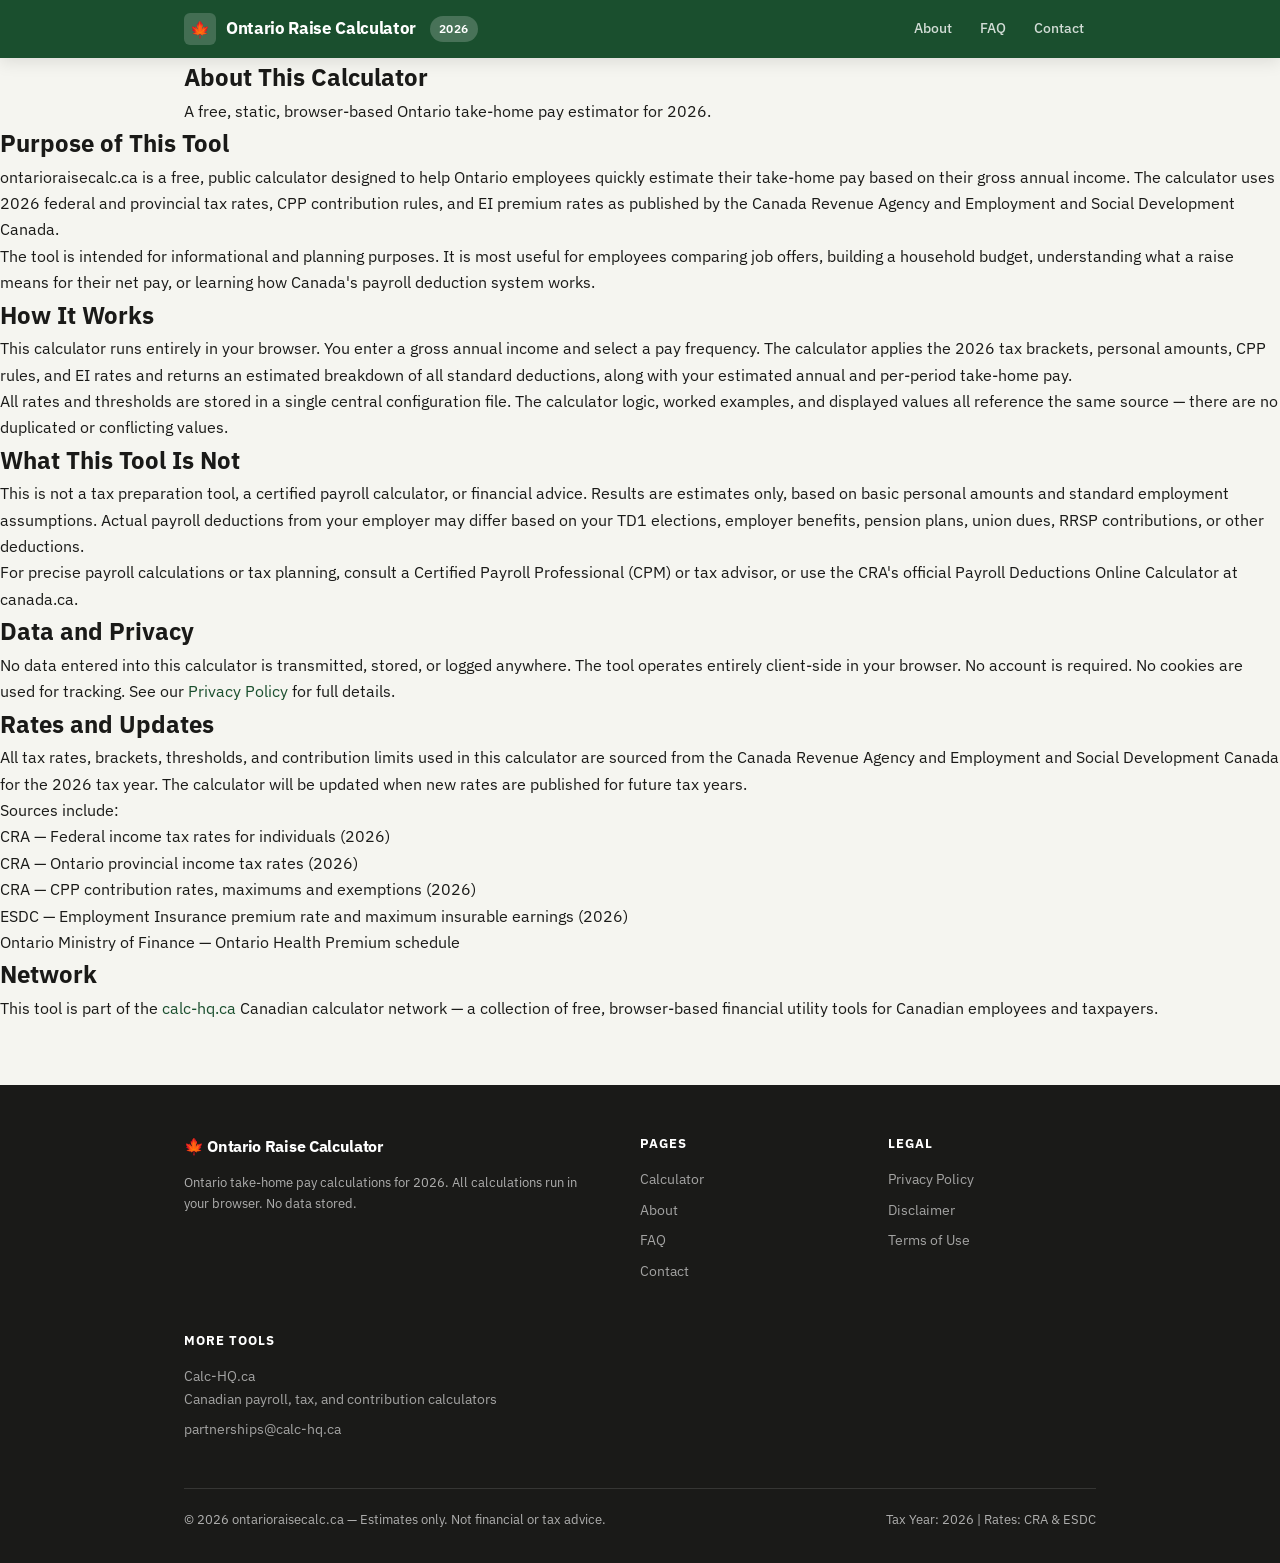
==== about.html @ 12e3077a "feat: initial build — Ontario Raise Calculator (ontarioraisecalc.ca) Style system: aligned with onta" ====
<!DOCTYPE html>
<html lang="en-CA">
<head>
  <meta charset="UTF-8">
  <meta name="viewport" content="width=device-width, initial-scale=1.0">
  <title>About | Ontario Raise Calculator</title>
  <meta name="description" content="About ontarioraisecalc.ca — a free, browser-based Ontario take-home pay calculator using current 2026 tax rates.">
  <link rel="canonical" href="https://ontarioraisecalc.ca/about.html">
  <link rel="stylesheet" href="css/style.css">
  <script async src="https://pagead2.googlesyndication.com/pagead/js/adsbygoogle.js?client=ca-pub-7744853829365165" crossorigin="anonymous"></script>
  <script type="application/ld+json">
  {
    "@context": "https://schema.org",
    "@type": "WebPage",
    "name": "About | Ontario Raise Calculator",
    "url": "https://ontarioraisecalc.ca/about.html",
    "description": "About Ontario Raise Calculator — a free, browser-based Ontario take-home pay estimator using 2026 CRA tax rates.",
    "isPartOf": {
      "@type": "WebSite",
      "name": "Ontario Raise Calculator",
      "url": "https://ontarioraisecalc.ca/"
    }
  }
  </script>
</head>
<body>

<header class="site-header">
  <div class="container">
    <div class="header-inner">
      <a href="/" class="logo"><span class="logo-icon">🍁</span> Ontario Raise Calculator <span class="year-badge">2026</span></a>
      <nav class="header-nav">
        <a href="about.html">About</a>
        <a href="faq.html">FAQ</a>
        <a href="contact.html">Contact</a>
      </nav>
    </div>
  </div>
</header>

<section class="page-hero">
  <div class="container">
    <h1>About This Calculator</h1>
    <p>A free, static, browser-based Ontario take-home pay estimator for 2026.</p>
  </div>
</section>

<div class="page-body">

  <h2>Purpose of This Tool</h2>
  <p>ontarioraisecalc.ca is a free, public calculator designed to help Ontario employees quickly estimate their take-home pay based on their gross annual income. The calculator uses 2026 federal and provincial tax rates, CPP contribution rules, and EI premium rates as published by the Canada Revenue Agency and Employment and Social Development Canada.</p>
  <p>The tool is intended for informational and planning purposes. It is most useful for employees comparing job offers, building a household budget, understanding what a raise means for their net pay, or learning how Canada's payroll deduction system works.</p>

  <h2>How It Works</h2>
  <p>This calculator runs entirely in your browser. You enter a gross annual income and select a pay frequency. The calculator applies the 2026 tax brackets, personal amounts, CPP rules, and EI rates and returns an estimated breakdown of all standard deductions, along with your estimated annual and per-period take-home pay.</p>
  <p>All rates and thresholds are stored in a single central configuration file. The calculator logic, worked examples, and displayed values all reference the same source — there are no duplicated or conflicting values.</p>

  <h2>What This Tool Is Not</h2>
  <p>This is not a tax preparation tool, a certified payroll calculator, or financial advice. Results are estimates only, based on basic personal amounts and standard employment assumptions. Actual payroll deductions from your employer may differ based on your TD1 elections, employer benefits, pension plans, union dues, RRSP contributions, or other deductions.</p>
  <p>For precise payroll calculations or tax planning, consult a Certified Payroll Professional (CPM) or tax advisor, or use the CRA's official Payroll Deductions Online Calculator at canada.ca.</p>

  <h2>Data and Privacy</h2>
  <p>No data entered into this calculator is transmitted, stored, or logged anywhere. The tool operates entirely client-side in your browser. No account is required. No cookies are used for tracking. See our <a href="privacy-policy.html">Privacy Policy</a> for full details.</p>

  <h2>Rates and Updates</h2>
  <p>All tax rates, brackets, thresholds, and contribution limits used in this calculator are sourced from the Canada Revenue Agency and Employment and Social Development Canada for the 2026 tax year. The calculator will be updated when new rates are published for future tax years.</p>
  <p>Sources include:</p>
  <ul>
    <li>CRA — Federal income tax rates for individuals (2026)</li>
    <li>CRA — Ontario provincial income tax rates (2026)</li>
    <li>CRA — CPP contribution rates, maximums and exemptions (2026)</li>
    <li>ESDC — Employment Insurance premium rate and maximum insurable earnings (2026)</li>
    <li>Ontario Ministry of Finance — Ontario Health Premium schedule</li>
  </ul>

  <h2>Network</h2>
  <p>This tool is part of the <a href="https://calc-hq.ca" target="_blank" rel="noopener">calc-hq.ca</a> Canadian calculator network — a collection of free, browser-based financial utility tools for Canadian employees and taxpayers.</p>

</div>

<footer class="site-footer">
  <div class="container">
    <div class="footer-grid">
      <div class="footer-brand">
        <div class="logo">🍁 Ontario Raise Calculator</div>
        <p>Ontario take-home pay calculations for 2026. All calculations run in your browser. No data stored.</p>
      </div>
      <div class="footer-col">
        <h4>Pages</h4>
        <a href="/">Calculator</a>
        <a href="about.html">About</a>
        <a href="faq.html">FAQ</a>
        <a href="contact.html">Contact</a>
      </div>
      <div class="footer-col">
        <h4>Legal</h4>
        <a href="privacy-policy.html">Privacy Policy</a>
        <a href="disclaimer.html">Disclaimer</a>
        <a href="terms.html">Terms of Use</a>
      </div>
      <div class="footer-col">
        <h4>More Tools</h4>
        <a href="https://calc-hq.ca" class="more-tools-link" target="_blank" rel="noopener">
          <div>Calc-HQ.ca</div>
          <div class="subtext">Canadian payroll, tax, and contribution calculators</div>
        </a>
        <a href="mailto:partnerships@calc-hq.ca">partnerships@calc-hq.ca</a>
      </div>
    </div>
    <div class="footer-bottom">
      <span>© 2026 ontarioraisecalc.ca — Estimates only. Not financial or tax advice.</span>
      <span>Tax Year: 2026 | Rates: CRA &amp; ESDC</span>
    </div>
  </div>
</footer>

<script src="js/network.js"></script>
<script src="js/ads.js"></script>
</body>
</html>
---- css/style.css ----
/* Ontario Raise Calculator — Main Stylesheet */
/* Aesthetic: Clean government-grade authority with a modern twist */
/* Fonts: IBM Plex Sans (body) + IBM Plex Mono (numbers) */
/* Style system: aligned with ontariotakehomecalc.ca / ontarioincometaxcalc.ca */

@import url('https://fonts.googleapis.com/css2?family=IBM+Plex+Sans:wght@300;400;500;600;700&family=IBM+Plex+Mono:wght@400;500;600&display=swap');

/* ─── CSS VARIABLES ──────────────────────────────────────────────────────────── */
:root {
  --bg:         #f5f5f0;
  --surface:    #ffffff;
  --surface-2:  #f9f9f6;
  --border:     #e0dfd8;
  --border-2:   #c8c7be;

  --text-primary:   #1a1a18;
  --text-secondary: #4a4a46;
  --text-muted:     #7a7a74;

  --accent:       #1a4f2e;
  --accent-light: #e8f2ec;
  --accent-mid:   #2d7a47;
  --accent-hover: #153d24;

  --red:    #c0392b;
  --amber:  #c47a00;

  --radius:    6px;
  --radius-lg: 12px;
  --shadow-sm: 0 1px 3px rgba(0,0,0,0.08);
  --shadow:    0 4px 16px rgba(0,0,0,0.10);
  --shadow-lg: 0 8px 32px rgba(0,0,0,0.12);

  --max-width:     960px;
  --content-width: 760px;
}

/* ─── RESET ──────────────────────────────────────────────────────────────────── */
*, *::before, *::after { box-sizing: border-box; margin: 0; padding: 0; }
html { scroll-behavior: smooth; }
body {
  font-family: 'IBM Plex Sans', sans-serif;
  background: var(--bg);
  color: var(--text-primary);
  font-size: 16px;
  line-height: 1.65;
  -webkit-font-smoothing: antialiased;
  overflow-x: hidden;
}
img { max-width: 100%; }
a { color: var(--accent); text-decoration: none; }
a:hover { color: var(--accent-hover); text-decoration: underline; }

/* ─── LAYOUT ──────────────────────────────────────────────────────────────────── */
.container {
  max-width: var(--max-width);
  margin: 0 auto;
  padding: 0 24px;
}
.content-width {
  max-width: var(--content-width);
  margin: 0 auto;
}

/* ─── HEADER ──────────────────────────────────────────────────────────────────── */
.site-header {
  background: var(--accent);
  color: #fff;
  padding: 0;
  position: sticky;
  top: 0;
  z-index: 100;
  box-shadow: var(--shadow);
}
.header-inner {
  display: flex;
  align-items: center;
  justify-content: space-between;
  height: 58px;
}
.logo {
  font-size: 1.05rem;
  font-weight: 700;
  color: #fff;
  letter-spacing: -0.02em;
  display: flex;
  align-items: center;
  gap: 10px;
  text-decoration: none;
}
.logo:hover { color: rgba(255,255,255,0.88); text-decoration: none; }
.logo-icon {
  width: 32px;
  height: 32px;
  background: rgba(255,255,255,0.18);
  border-radius: 6px;
  display: flex;
  align-items: center;
  justify-content: center;
  font-size: 1rem;
}
.year-badge {
  background: rgba(255,255,255,0.20);
  color: #fff;
  font-size: 0.75rem;
  font-weight: 600;
  padding: 3px 9px;
  border-radius: 20px;
  letter-spacing: 0.04em;
  margin-left: 4px;
}
.header-nav {
  display: flex;
  align-items: center;
  gap: 4px;
}
.header-nav a {
  color: rgba(255,255,255,0.80);
  font-size: 0.875rem;
  font-weight: 500;
  padding: 6px 12px;
  border-radius: var(--radius);
  transition: background 0.15s, color 0.15s;
  text-decoration: none;
}
.header-nav a:hover {
  color: #fff;
  background: rgba(255,255,255,0.15);
  text-decoration: none;
}

/* ─── HERO ────────────────────────────────────────────────────────────────────── */
.hero {
  background: var(--accent);
  color: #fff;
  padding: 48px 0 56px;
}
.hero h1 {
  font-size: clamp(1.6rem, 3.5vw, 2.4rem);
  font-weight: 700;
  letter-spacing: -0.03em;
  line-height: 1.2;
  margin-bottom: 10px;
}
.hero p {
  font-size: 1rem;
  color: rgba(255,255,255,0.80);
  max-width: 520px;
  line-height: 1.6;
}

/* ─── CALCULATOR CARD ────────────────────────────────────────────────────────── */
.calc-card {
  background: var(--surface);
  border-radius: var(--radius-lg);
  box-shadow: var(--shadow-lg);
  margin-top: -28px;
  position: relative;
  z-index: 10;
  overflow: hidden;
}
.calc-form-section {
  padding: 32px 36px;
  border-bottom: 1px solid var(--border);
}
.calc-results-section {
  padding: 32px 36px;
  background: var(--surface-2);
}

/* ─── TRUST STRIP ────────────────────────────────────────────────────────────── */
.trust-strip {
  display: flex;
  flex-wrap: wrap;
  align-items: center;
  gap: 6px 12px;
  background: var(--surface-2);
  border: 1px solid var(--border);
  border-radius: var(--radius);
  padding: 10px 16px;
  margin-bottom: 24px;
  font-size: 0.8rem;
  color: var(--text-secondary);
}
.ts-item {
  display: flex;
  align-items: center;
  gap: 5px;
}
.ts-item .ts-check { color: var(--accent-mid); font-weight: 700; }
.ts-sep { color: var(--border-2); }

/* ─── FORM ───────────────────────────────────────────────────────────────────── */
.form-grid {
  display: grid;
  grid-template-columns: 1fr 1fr;
  gap: 20px 28px;
  align-items: end;
  margin-bottom: 20px;
}
.form-group {
  display: flex;
  flex-direction: column;
  gap: 6px;
}
.form-group.full { grid-column: 1 / -1; }
label {
  font-size: 0.825rem;
  font-weight: 600;
  color: var(--text-secondary);
  text-transform: uppercase;
  letter-spacing: 0.06em;
}
.field-hint {
  font-size: 0.78rem;
  color: var(--text-muted);
  margin-top: 2px;
}
.input-prefix-wrap {
  position: relative;
}
.input-prefix {
  position: absolute;
  left: 12px;
  top: 50%;
  transform: translateY(-50%);
  color: var(--text-muted);
  font-size: 1rem;
  font-family: 'IBM Plex Mono', monospace;
  pointer-events: none;
}
input[type="text"],
select {
  width: 100%;
  padding: 11px 14px;
  border: 1.5px solid var(--border);
  border-radius: var(--radius);
  background: var(--surface);
  color: var(--text-primary);
  font-family: 'IBM Plex Mono', monospace;
  font-size: 1rem;
  font-weight: 500;
  transition: border-color 0.15s, box-shadow 0.15s;
  appearance: none;
  -webkit-appearance: none;
}
.input-prefix-wrap input[type="text"] { padding-left: 28px; }
input[type="text"]:focus,
select:focus {
  outline: none;
  border-color: var(--accent);
  box-shadow: 0 0 0 3px var(--accent-light);
}
select {
  background-image: url("data:image/svg+xml,%3Csvg xmlns='http://www.w3.org/2000/svg' width='12' height='8' viewBox='0 0 12 8'%3E%3Cpath d='M1 1l5 5 5-5' stroke='%234a4a46' stroke-width='1.5' fill='none' stroke-linecap='round'/%3E%3C/svg%3E");
  background-repeat: no-repeat;
  background-position: right 14px center;
  padding-right: 36px;
  cursor: pointer;
  font-family: 'IBM Plex Sans', sans-serif;
}

/* ─── BUTTONS ────────────────────────────────────────────────────────────────── */
.btn-row {
  display: flex;
  gap: 12px;
  align-items: center;
  flex-wrap: wrap;
  margin-top: 4px;
}
.calc-btn {
  background: var(--accent);
  color: #fff;
  border: none;
  border-radius: var(--radius);
  padding: 12px 28px;
  font-family: 'IBM Plex Sans', sans-serif;
  font-size: 0.95rem;
  font-weight: 600;
  cursor: pointer;
  transition: background 0.15s, transform 0.1s;
  letter-spacing: 0.02em;
}
.calc-btn:hover { background: var(--accent-hover); }
.calc-btn:active { transform: translateY(1px); }
.reset-btn {
  background: transparent;
  color: var(--text-muted);
  border: 1.5px solid var(--border);
  border-radius: var(--radius);
  padding: 11px 20px;
  font-family: 'IBM Plex Sans', sans-serif;
  font-size: 0.875rem;
  font-weight: 500;
  cursor: pointer;
  transition: color 0.15s, border-color 0.15s;
}
.reset-btn:hover { color: var(--text-secondary); border-color: var(--border-2); }

/* ─── CALC ERROR ─────────────────────────────────────────────────────────────── */
.calc-error {
  color: var(--red);
  font-size: 0.875rem;
  font-weight: 500;
  margin-bottom: 12px;
}

/* ─── RESULTS PLACEHOLDER ────────────────────────────────────────────────────── */
.results-placeholder {
  text-align: center;
  padding: 40px 0;
  color: var(--text-muted);
}
.results-placeholder p { font-size: 0.95rem; margin-top: 8px; }

/* ─── RESULTS HEADER ─────────────────────────────────────────────────────────── */
.results-header {
  display: flex;
  align-items: flex-end;
  justify-content: space-between;
  margin-bottom: 24px;
  gap: 16px;
  flex-wrap: wrap;
}
.net-raise-display {
  display: flex;
  flex-direction: column;
  gap: 2px;
}
.net-raise-label {
  font-size: 0.8rem;
  font-weight: 600;
  text-transform: uppercase;
  letter-spacing: 0.06em;
  color: var(--text-muted);
}
.net-raise-amount {
  font-family: 'IBM Plex Mono', monospace;
  font-size: clamp(1.8rem, 4vw, 2.6rem);
  font-weight: 600;
  color: var(--accent);
  letter-spacing: -0.03em;
  line-height: 1;
}
.net-raise-sub {
  font-size: 0.85rem;
  color: var(--text-muted);
  margin-top: 4px;
}
.effective-rate-chip {
  background: var(--accent-light);
  color: var(--accent);
  font-size: 0.85rem;
  font-weight: 600;
  padding: 6px 14px;
  border-radius: 20px;
  white-space: nowrap;
}

/* ─── PERIOD CARDS ───────────────────────────────────────────────────────────── */
.period-grid {
  display: grid;
  grid-template-columns: repeat(3, 1fr);
  gap: 12px;
  margin-bottom: 24px;
}
.period-card {
  background: var(--surface);
  border: 1px solid var(--border);
  border-radius: var(--radius);
  padding: 14px 16px;
  display: flex;
  flex-direction: column;
  gap: 4px;
}
.period-card-label {
  font-size: 0.75rem;
  font-weight: 700;
  text-transform: uppercase;
  letter-spacing: 0.06em;
  color: var(--text-muted);
}
.period-card-amount {
  font-family: 'IBM Plex Mono', monospace;
  font-size: 1.05rem;
  font-weight: 600;
  color: var(--text-primary);
  letter-spacing: -0.02em;
}
.period-card-sub {
  font-size: 0.75rem;
  color: var(--text-muted);
}
.period-card.highlight {
  border-color: var(--accent);
  background: var(--accent-light);
}
.period-card.highlight .period-card-amount { color: var(--accent); }

/* ─── SUMMARY CALLOUT ────────────────────────────────────────────────────────── */
.result-summary {
  background: var(--accent-light);
  border: 1px solid rgba(45,122,71,0.20);
  border-left: 3px solid var(--accent);
  border-radius: var(--radius);
  padding: 14px 18px;
  font-size: 0.93rem;
  line-height: 1.6;
  color: var(--text-primary);
  margin-bottom: 24px;
}

/* ─── BREAKDOWN TABLE ────────────────────────────────────────────────────────── */
.results-breakdown {
  display: flex;
  flex-direction: column;
  gap: 0;
  border: 1px solid var(--border);
  border-radius: var(--radius);
  overflow: hidden;
  margin-bottom: 20px;
}
.breakdown-row {
  display: flex;
  align-items: center;
  justify-content: space-between;
  padding: 11px 16px;
  border-bottom: 1px solid var(--border);
  gap: 12px;
}
.breakdown-row:last-child { border-bottom: none; }
.breakdown-row:hover { background: var(--surface); }
.breakdown-row.section-header {
  background: #f0f0eb;
  font-size: 0.75rem;
  font-weight: 700;
  text-transform: uppercase;
  letter-spacing: 0.08em;
  color: var(--text-muted);
  padding: 7px 16px;
  border-bottom: 1px solid var(--border-2);
}
.breakdown-row.total {
  background: var(--accent);
  color: #fff;
  font-weight: 700;
  border-bottom: none;
}
.breakdown-row.total:hover { background: var(--accent-hover); }
.breakdown-label {
  font-size: 0.9rem;
  color: var(--text-secondary);
}
.breakdown-row.total .breakdown-label { color: rgba(255,255,255,0.85); }
.breakdown-value {
  font-family: 'IBM Plex Mono', monospace;
  font-size: 0.9rem;
  font-weight: 500;
  color: var(--text-primary);
  white-space: nowrap;
}
.breakdown-row.total .breakdown-value { color: #fff; font-size: 1rem; }
.deduction-amount { color: var(--red); }

/* ─── BEFORE / AFTER ─────────────────────────────────────────────────────────── */
.before-after-grid {
  display: grid;
  grid-template-columns: 1fr auto 1fr;
  gap: 16px;
  align-items: center;
  margin-bottom: 20px;
}
.ba-card {
  background: var(--surface);
  border: 1px solid var(--border);
  border-radius: var(--radius);
  padding: 16px 20px;
  display: flex;
  flex-direction: column;
  gap: 4px;
}
.ba-card.new { border-color: var(--accent); background: var(--accent-light); }
.ba-label {
  font-size: 0.75rem;
  font-weight: 700;
  text-transform: uppercase;
  letter-spacing: 0.06em;
  color: var(--text-muted);
}
.ba-gross {
  font-family: 'IBM Plex Mono', monospace;
  font-size: 1.15rem;
  font-weight: 600;
  color: var(--text-primary);
}
.ba-card.new .ba-gross { color: var(--accent); }
.ba-sublabel {
  font-size: 0.75rem;
  color: var(--text-muted);
  margin-top: 6px;
}
.ba-net {
  font-family: 'IBM Plex Mono', monospace;
  font-size: 1rem;
  font-weight: 500;
  color: var(--text-secondary);
}
.ba-arrow {
  font-size: 1.5rem;
  color: var(--border-2);
  text-align: center;
  font-weight: 300;
}
.disclaimer-note {
  font-size: 0.78rem;
  color: var(--text-muted);
  padding: 10px 14px;
  background: #fffbf0;
  border: 1px solid #e8d88a;
  border-radius: var(--radius);
  margin-top: 16px;
  line-height: 1.5;
}

/* ─── CONTENT SECTIONS ───────────────────────────────────────────────────────── */
.page-content {
  padding: 64px 0;
}
.section {
  margin-bottom: 56px;
}
.section-label {
  font-size: 0.75rem;
  font-weight: 700;
  text-transform: uppercase;
  letter-spacing: 0.1em;
  color: var(--accent);
  margin-bottom: 8px;
}
.section h2 {
  font-size: clamp(1.25rem, 2.5vw, 1.55rem);
  font-weight: 700;
  letter-spacing: -0.025em;
  color: var(--text-primary);
  margin-bottom: 16px;
  line-height: 1.25;
}
.section h3 {
  font-size: 1.05rem;
  font-weight: 600;
  color: var(--text-primary);
  margin-bottom: 10px;
  margin-top: 24px;
}
.section p {
  color: var(--text-secondary);
  font-size: 0.95rem;
  line-height: 1.75;
  margin-bottom: 14px;
}
.section ul, .section ol {
  padding-left: 20px;
  color: var(--text-secondary);
  font-size: 0.95rem;
  line-height: 1.75;
}
.section li { margin-bottom: 6px; }
.section strong { color: var(--text-primary); }

/* ─── EXAMPLE TABLE ──────────────────────────────────────────────────────────── */
.example-table-wrap { overflow-x: auto; margin-top: 16px; margin-bottom: 8px; }
.example-table {
  width: 100%;
  border-collapse: collapse;
  font-size: 0.9rem;
  background: var(--surface);
  border: 1px solid var(--border);
  border-radius: var(--radius);
  overflow: hidden;
}
.example-table caption {
  text-align: left;
  font-size: 0.75rem;
  font-weight: 700;
  color: var(--text-muted);
  text-transform: uppercase;
  letter-spacing: 0.06em;
  padding: 8px 14px;
  background: var(--bg);
  border-bottom: 1px solid var(--border);
}
.example-table th {
  text-align: left;
  padding: 8px 14px;
  background: var(--bg);
  border-bottom: 1px solid var(--border);
  font-size: 0.8rem;
  font-weight: 700;
  color: var(--text-muted);
  text-transform: uppercase;
  letter-spacing: 0.06em;
}
.example-table th:not(:first-child) { text-align: right; }
.example-table td {
  padding: 10px 14px;
  border-bottom: 1px solid var(--border);
  font-size: 0.9rem;
  color: var(--text-secondary);
}
.example-table td:not(:first-child) {
  font-family: 'IBM Plex Mono', monospace;
  text-align: right;
  font-size: 0.875rem;
  color: var(--text-primary);
}
.example-table tr:last-child td { border-bottom: none; background: var(--accent-light); font-weight: 600; }
.example-table tr:last-child td:not(:first-child) { color: var(--accent); }
.example-table .deduct td:not(:first-child) { color: var(--red); }

/* ─── FAQ ────────────────────────────────────────────────────────────────────── */
.faq-list { display: flex; flex-direction: column; }
.faq-item {
  border-bottom: 1px solid var(--border);
  padding: 18px 0;
}
.faq-item:first-child { border-top: 1px solid var(--border); }
.faq-item h3 {
  font-size: 0.975rem;
  font-weight: 600;
  color: var(--text-primary);
  margin-bottom: 8px;
  margin-top: 0;
  line-height: 1.4;
}
.faq-item p {
  font-size: 0.9rem;
  color: var(--text-secondary);
  line-height: 1.7;
  margin-bottom: 0;
}

/* ─── RATE TABLE ─────────────────────────────────────────────────────────────── */
.rate-table-wrap { overflow-x: auto; margin-top: 14px; }
.rate-table {
  width: 100%;
  border-collapse: collapse;
  font-size: 0.875rem;
  background: var(--surface);
  border: 1px solid var(--border);
  border-radius: var(--radius);
  overflow: hidden;
}
.rate-table caption {
  text-align: left;
  font-size: 0.72rem;
  font-weight: 700;
  color: var(--text-muted);
  text-transform: uppercase;
  letter-spacing: 0.06em;
  padding: 7px 14px;
  background: var(--bg);
  border-bottom: 1px solid var(--border);
}
.rate-table th {
  padding: 8px 14px;
  background: var(--bg);
  border-bottom: 1px solid var(--border);
  font-size: 0.75rem;
  font-weight: 700;
  color: var(--text-muted);
  text-transform: uppercase;
  letter-spacing: 0.06em;
  text-align: left;
}
.rate-table td {
  padding: 9px 14px;
  border-bottom: 1px solid var(--border);
  color: var(--text-secondary);
  font-size: 0.875rem;
}
.rate-table td:nth-child(2), .rate-table td:nth-child(3) {
  font-family: 'IBM Plex Mono', monospace;
  font-size: 0.85rem;
  color: var(--text-primary);
}
.rate-table tr:last-child td { border-bottom: none; }

/* ─── NETWORK / RELATED TOOLS ────────────────────────────────────────────────── */
.network-tools {
  display: grid;
  grid-template-columns: repeat(auto-fit, minmax(220px, 1fr));
  gap: 12px;
  margin-top: 16px;
}
.network-tool-card {
  background: var(--surface);
  border: 1px solid var(--border);
  border-radius: var(--radius);
  padding: 16px 18px;
  display: flex;
  flex-direction: column;
  gap: 4px;
  text-decoration: none;
  transition: border-color 0.15s, box-shadow 0.15s;
}
.network-tool-card:hover {
  border-color: var(--accent-mid);
  box-shadow: var(--shadow-sm);
  text-decoration: none;
}
.network-tool-name {
  font-size: 0.925rem;
  font-weight: 600;
  color: var(--text-primary);
}
.network-tool-domain {
  font-family: 'IBM Plex Mono', monospace;
  font-size: 0.72rem;
  color: var(--accent-mid);
  margin-bottom: 4px;
}
.network-tool-desc {
  font-size: 0.83rem;
  color: var(--text-secondary);
  line-height: 1.5;
}
.hub-link {
  margin-top: 16px;
  font-size: 0.875rem;
  color: var(--text-muted);
}
.hub-link a { color: var(--accent-mid); font-weight: 500; }

/* ─── AD SLOTS ───────────────────────────────────────────────────────────────── */
.ad-unit {
  text-align: center;
  margin: 28px auto;
  display: flex;
  align-items: center;
  justify-content: center;
}

/* ─── FOOTER ──────────────────────────────────────────────────────────────────── */
.site-footer {
  background: var(--text-primary);
  color: rgba(255,255,255,0.65);
  padding: 48px 0 32px;
  margin-top: 64px;
}
.footer-grid {
  display: grid;
  grid-template-columns: 2fr 1fr 1fr;
  gap: 40px;
  margin-bottom: 40px;
}
.footer-brand .logo { color: #fff; font-size: 1rem; margin-bottom: 12px; }
.footer-brand p { font-size: 0.82rem; line-height: 1.6; }
.footer-col h4 {
  color: #fff;
  font-size: 0.8rem;
  font-weight: 700;
  text-transform: uppercase;
  letter-spacing: 0.08em;
  margin-bottom: 14px;
}
.footer-col a {
  display: block;
  color: rgba(255,255,255,0.60);
  font-size: 0.85rem;
  margin-bottom: 8px;
  transition: color 0.15s;
  text-decoration: none;
}
.footer-col a:hover { color: #fff; text-decoration: none; }
.footer-bottom {
  border-top: 1px solid rgba(255,255,255,0.12);
  padding-top: 20px;
  display: flex;
  justify-content: space-between;
  align-items: center;
  flex-wrap: wrap;
  gap: 12px;
  font-size: 0.8rem;
}
.footer-bottom a { color: rgba(255,255,255,0.55); }
.footer-bottom a:hover { color: #fff; text-decoration: none; }

/* ─── RESPONSIVE ──────────────────────────────────────────────────────────────── */
@media (max-width: 768px) {
  .header-nav { display: none; }
  .form-grid { grid-template-columns: 1fr; gap: 16px; }
  .calc-form-section, .calc-results-section { padding: 24px 20px; }
  .period-grid { grid-template-columns: 1fr 1fr; }
  .footer-grid { grid-template-columns: 1fr; gap: 32px; }
  .footer-bottom { flex-direction: column; align-items: flex-start; }
  .results-header { flex-direction: column; align-items: flex-start; }
  .before-after-grid { grid-template-columns: 1fr; gap: 8px; }
  .ba-arrow { display: none; }
  .hero { padding: 36px 0 52px; }
  .page-content { padding: 32px 0; }
  .section { margin-bottom: 32px; }
  .btn-row { flex-wrap: wrap; }
}
@media (max-width: 480px) {
  .period-grid { grid-template-columns: 1fr; }
  .hero h1 { font-size: 1.5rem; }
  .section { margin-bottom: 24px; }
  .network-tools { grid-template-columns: 1fr; }
  .calc-btn { width: 100%; }
  .reset-btn { width: 100%; text-align: center; }
  .btn-row { flex-direction: column; }
}
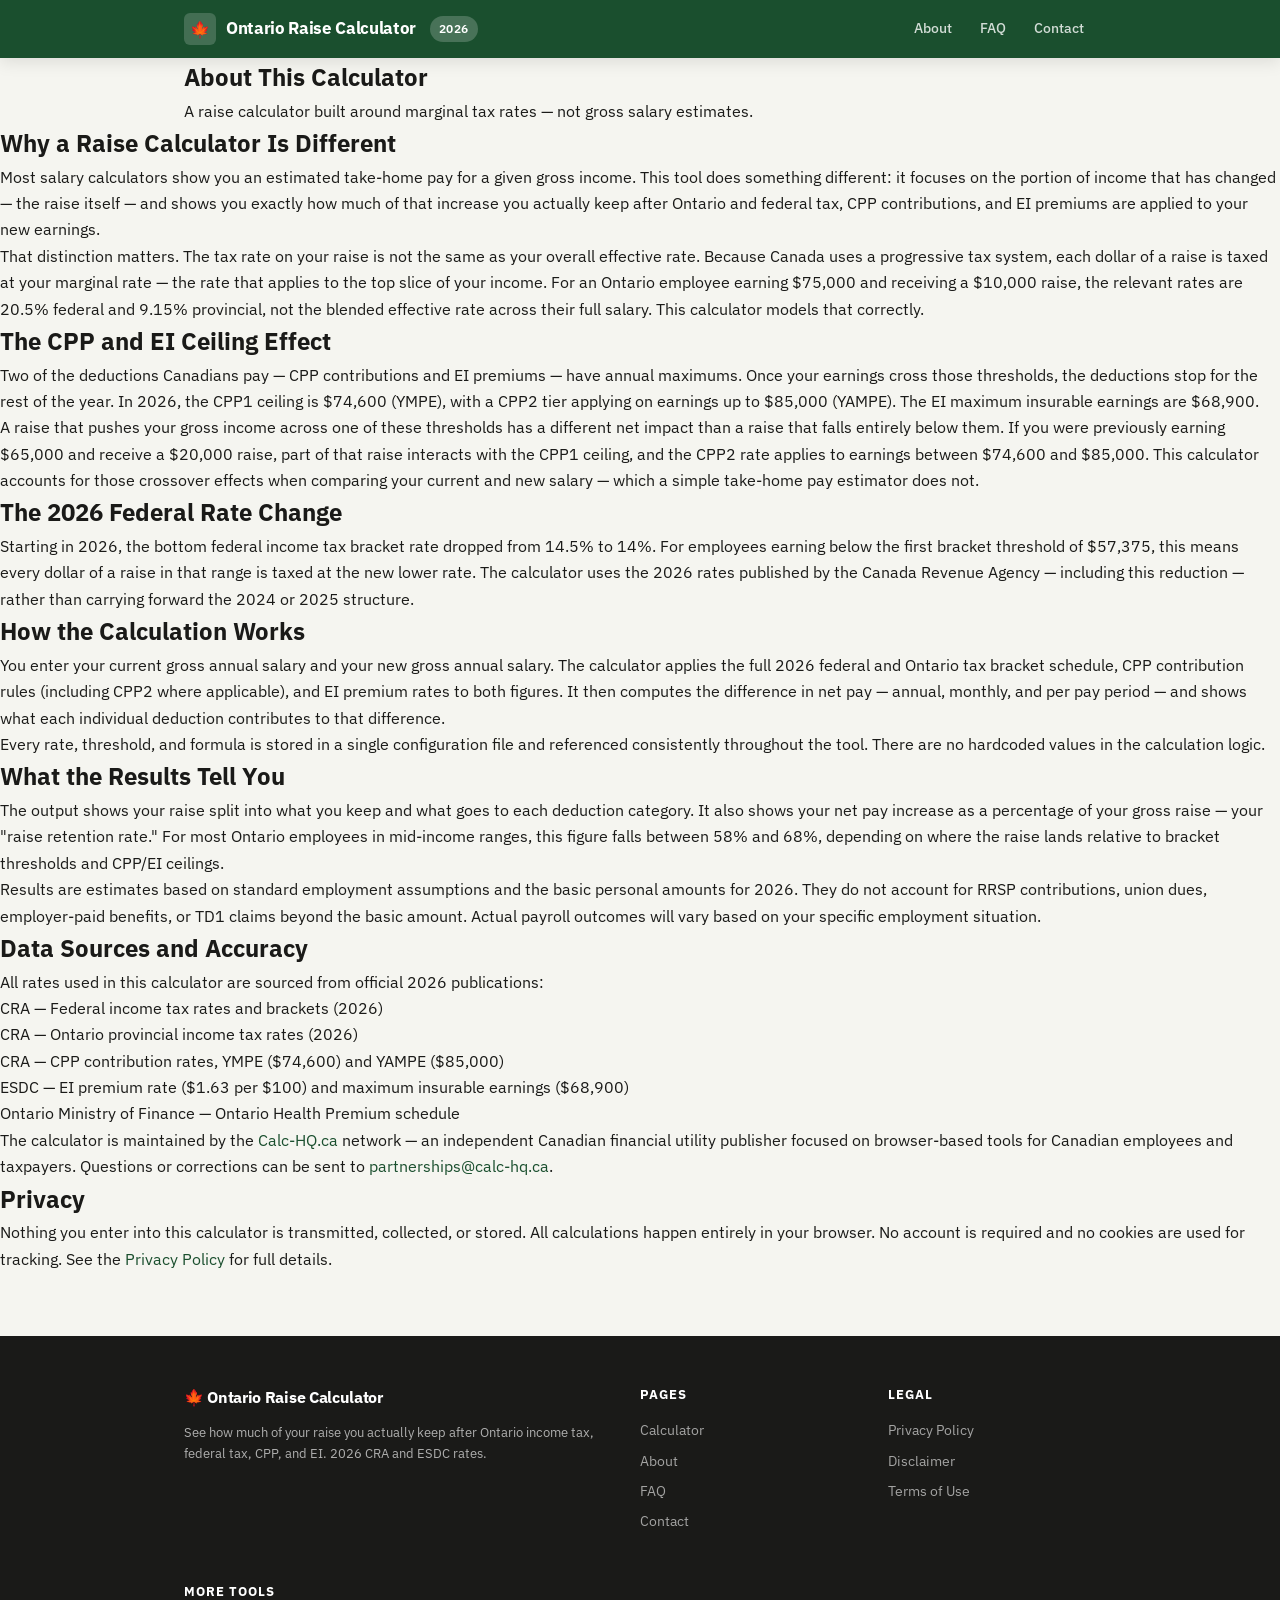
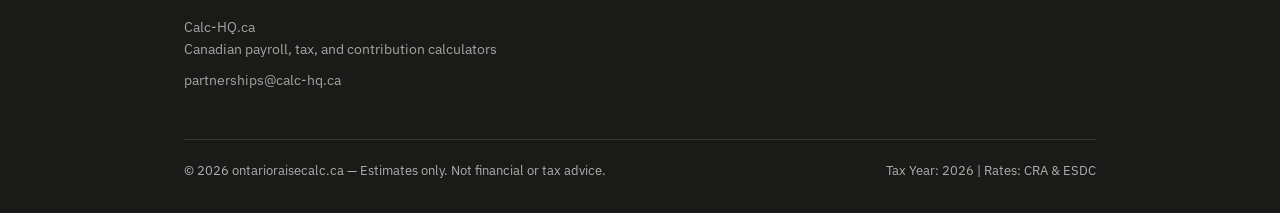
==== commit 58a10e36: "fix: rewrite about.html (unique raise-specific content, correct meta); add terms.html - about.html: " ====
--- a/about.html
+++ b/about.html
@@ -4,7 +4,7 @@
   <meta charset="UTF-8">
   <meta name="viewport" content="width=device-width, initial-scale=1.0">
   <title>About | Ontario Raise Calculator</title>
-  <meta name="description" content="About ontarioraisecalc.ca — a free, browser-based Ontario take-home pay calculator using current 2026 tax rates.">
+  <meta name="description" content="About Ontario Raise Calculator — how it models the marginal tax impact of a salary increase, CPP and EI ceiling effects, and the 2026 federal rate change that benefits lower earners.">
   <link rel="canonical" href="https://ontarioraisecalc.ca/about.html">
   <link rel="stylesheet" href="css/style.css">
   <script async src="https://pagead2.googlesyndication.com/pagead/js/adsbygoogle.js?client=ca-pub-7744853829365165" crossorigin="anonymous"></script>
@@ -14,7 +14,7 @@
     "@type": "WebPage",
     "name": "About | Ontario Raise Calculator",
     "url": "https://ontarioraisecalc.ca/about.html",
-    "description": "About Ontario Raise Calculator — a free, browser-based Ontario take-home pay estimator using 2026 CRA tax rates.",
+    "description": "About Ontario Raise Calculator — how it models the marginal tax impact of a salary increase, CPP and EI ceiling effects, and the 2026 federal rate change.",
     "isPartOf": {
       "@type": "WebSite",
       "name": "Ontario Raise Calculator",
@@ -41,40 +41,44 @@
 <section class="page-hero">
   <div class="container">
     <h1>About This Calculator</h1>
-    <p>A free, static, browser-based Ontario take-home pay estimator for 2026.</p>
+    <p>A raise calculator built around marginal tax rates — not gross salary estimates.</p>
   </div>
 </section>
 
 <div class="page-body">
 
-  <h2>Purpose of This Tool</h2>
-  <p>ontarioraisecalc.ca is a free, public calculator designed to help Ontario employees quickly estimate their take-home pay based on their gross annual income. The calculator uses 2026 federal and provincial tax rates, CPP contribution rules, and EI premium rates as published by the Canada Revenue Agency and Employment and Social Development Canada.</p>
-  <p>The tool is intended for informational and planning purposes. It is most useful for employees comparing job offers, building a household budget, understanding what a raise means for their net pay, or learning how Canada's payroll deduction system works.</p>
+  <h2>Why a Raise Calculator Is Different</h2>
+  <p>Most salary calculators show you an estimated take-home pay for a given gross income. This tool does something different: it focuses on the portion of income that has changed — the raise itself — and shows you exactly how much of that increase you actually keep after Ontario and federal tax, CPP contributions, and EI premiums are applied to your new earnings.</p>
+  <p>That distinction matters. The tax rate on your raise is not the same as your overall effective rate. Because Canada uses a progressive tax system, each dollar of a raise is taxed at your marginal rate — the rate that applies to the top slice of your income. For an Ontario employee earning $75,000 and receiving a $10,000 raise, the relevant rates are 20.5% federal and 9.15% provincial, not the blended effective rate across their full salary. This calculator models that correctly.</p>
 
-  <h2>How It Works</h2>
-  <p>This calculator runs entirely in your browser. You enter a gross annual income and select a pay frequency. The calculator applies the 2026 tax brackets, personal amounts, CPP rules, and EI rates and returns an estimated breakdown of all standard deductions, along with your estimated annual and per-period take-home pay.</p>
-  <p>All rates and thresholds are stored in a single central configuration file. The calculator logic, worked examples, and displayed values all reference the same source — there are no duplicated or conflicting values.</p>
+  <h2>The CPP and EI Ceiling Effect</h2>
+  <p>Two of the deductions Canadians pay — CPP contributions and EI premiums — have annual maximums. Once your earnings cross those thresholds, the deductions stop for the rest of the year. In 2026, the CPP1 ceiling is $74,600 (YMPE), with a CPP2 tier applying on earnings up to $85,000 (YAMPE). The EI maximum insurable earnings are $68,900.</p>
+  <p>A raise that pushes your gross income across one of these thresholds has a different net impact than a raise that falls entirely below them. If you were previously earning $65,000 and receive a $20,000 raise, part of that raise interacts with the CPP1 ceiling, and the CPP2 rate applies to earnings between $74,600 and $85,000. This calculator accounts for those crossover effects when comparing your current and new salary — which a simple take-home pay estimator does not.</p>
 
-  <h2>What This Tool Is Not</h2>
-  <p>This is not a tax preparation tool, a certified payroll calculator, or financial advice. Results are estimates only, based on basic personal amounts and standard employment assumptions. Actual payroll deductions from your employer may differ based on your TD1 elections, employer benefits, pension plans, union dues, RRSP contributions, or other deductions.</p>
-  <p>For precise payroll calculations or tax planning, consult a Certified Payroll Professional (CPM) or tax advisor, or use the CRA's official Payroll Deductions Online Calculator at canada.ca.</p>
+  <h2>The 2026 Federal Rate Change</h2>
+  <p>Starting in 2026, the bottom federal income tax bracket rate dropped from 14.5% to 14%. For employees earning below the first bracket threshold of $57,375, this means every dollar of a raise in that range is taxed at the new lower rate. The calculator uses the 2026 rates published by the Canada Revenue Agency — including this reduction — rather than carrying forward the 2024 or 2025 structure.</p>
 
-  <h2>Data and Privacy</h2>
-  <p>No data entered into this calculator is transmitted, stored, or logged anywhere. The tool operates entirely client-side in your browser. No account is required. No cookies are used for tracking. See our <a href="privacy-policy.html">Privacy Policy</a> for full details.</p>
+  <h2>How the Calculation Works</h2>
+  <p>You enter your current gross annual salary and your new gross annual salary. The calculator applies the full 2026 federal and Ontario tax bracket schedule, CPP contribution rules (including CPP2 where applicable), and EI premium rates to both figures. It then computes the difference in net pay — annual, monthly, and per pay period — and shows what each individual deduction contributes to that difference.</p>
+  <p>Every rate, threshold, and formula is stored in a single configuration file and referenced consistently throughout the tool. There are no hardcoded values in the calculation logic.</p>
 
-  <h2>Rates and Updates</h2>
-  <p>All tax rates, brackets, thresholds, and contribution limits used in this calculator are sourced from the Canada Revenue Agency and Employment and Social Development Canada for the 2026 tax year. The calculator will be updated when new rates are published for future tax years.</p>
-  <p>Sources include:</p>
+  <h2>What the Results Tell You</h2>
+  <p>The output shows your raise split into what you keep and what goes to each deduction category. It also shows your net pay increase as a percentage of your gross raise — your "raise retention rate." For most Ontario employees in mid-income ranges, this figure falls between 58% and 68%, depending on where the raise lands relative to bracket thresholds and CPP/EI ceilings.</p>
+  <p>Results are estimates based on standard employment assumptions and the basic personal amounts for 2026. They do not account for RRSP contributions, union dues, employer-paid benefits, or TD1 claims beyond the basic amount. Actual payroll outcomes will vary based on your specific employment situation.</p>
+
+  <h2>Data Sources and Accuracy</h2>
+  <p>All rates used in this calculator are sourced from official 2026 publications:</p>
   <ul>
-    <li>CRA — Federal income tax rates for individuals (2026)</li>
+    <li>CRA — Federal income tax rates and brackets (2026)</li>
     <li>CRA — Ontario provincial income tax rates (2026)</li>
-    <li>CRA — CPP contribution rates, maximums and exemptions (2026)</li>
-    <li>ESDC — Employment Insurance premium rate and maximum insurable earnings (2026)</li>
+    <li>CRA — CPP contribution rates, YMPE ($74,600) and YAMPE ($85,000)</li>
+    <li>ESDC — EI premium rate ($1.63 per $100) and maximum insurable earnings ($68,900)</li>
     <li>Ontario Ministry of Finance — Ontario Health Premium schedule</li>
   </ul>
+  <p>The calculator is maintained by the <a href="https://calc-hq.ca" target="_blank" rel="noopener">Calc-HQ.ca</a> network — an independent Canadian financial utility publisher focused on browser-based tools for Canadian employees and taxpayers. Questions or corrections can be sent to <a href="mailto:partnerships@calc-hq.ca">partnerships@calc-hq.ca</a>.</p>
 
-  <h2>Network</h2>
-  <p>This tool is part of the <a href="https://calc-hq.ca" target="_blank" rel="noopener">calc-hq.ca</a> Canadian calculator network — a collection of free, browser-based financial utility tools for Canadian employees and taxpayers.</p>
+  <h2>Privacy</h2>
+  <p>Nothing you enter into this calculator is transmitted, collected, or stored. All calculations happen entirely in your browser. No account is required and no cookies are used for tracking. See the <a href="privacy-policy.html">Privacy Policy</a> for full details.</p>
 
 </div>
 
@@ -83,7 +87,7 @@
     <div class="footer-grid">
       <div class="footer-brand">
         <div class="logo">🍁 Ontario Raise Calculator</div>
-        <p>Ontario take-home pay calculations for 2026. All calculations run in your browser. No data stored.</p>
+        <p>See how much of your raise you actually keep after Ontario income tax, federal tax, CPP, and EI. 2026 CRA and ESDC rates.</p>
       </div>
       <div class="footer-col">
         <h4>Pages</h4>
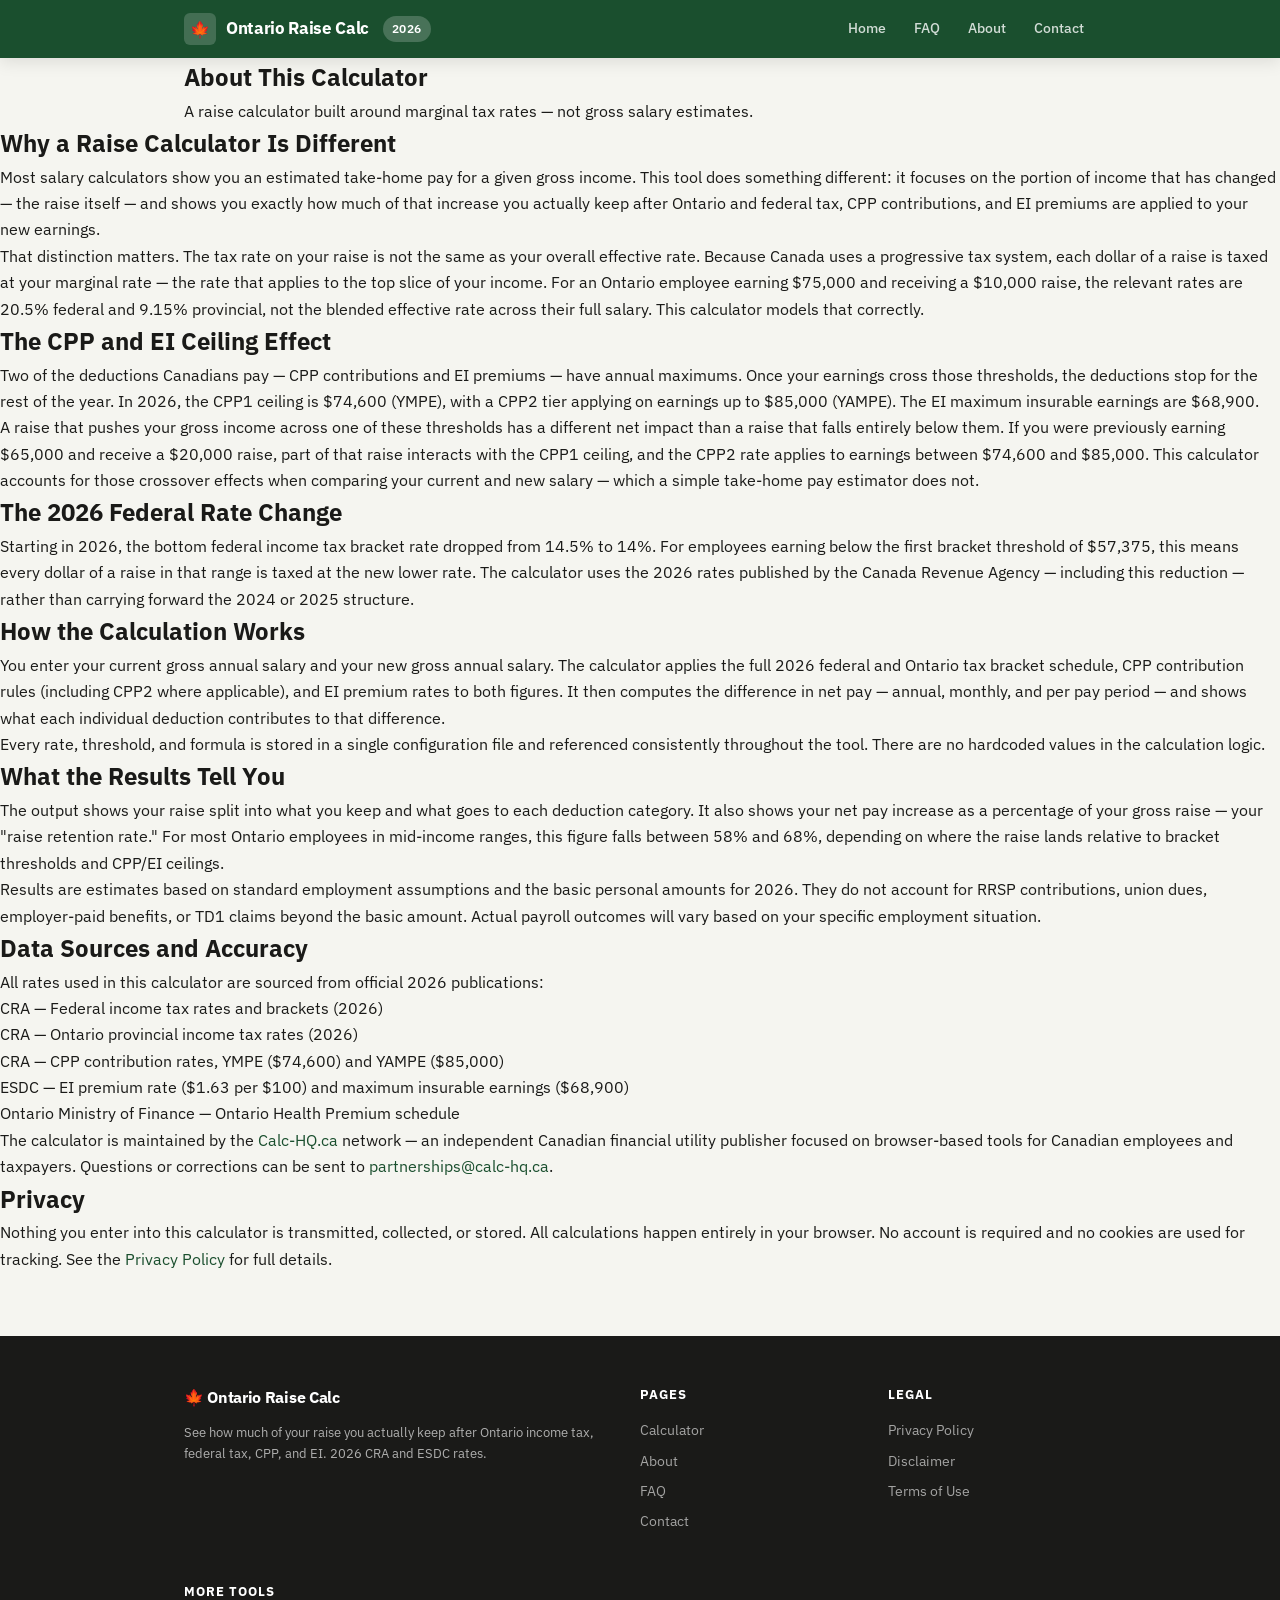
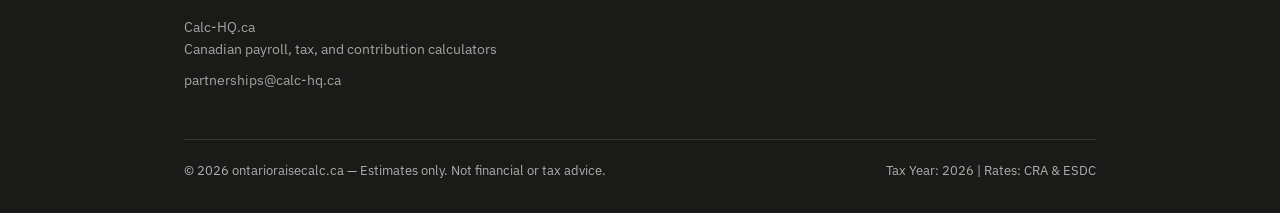
==== commit efe56ad2: "patch: visual governance stabilization — naming/nav/footer/spacing" ====
--- a/about.html
+++ b/about.html
@@ -3,8 +3,8 @@
 <head>
   <meta charset="UTF-8">
   <meta name="viewport" content="width=device-width, initial-scale=1.0">
-  <title>About | Ontario Raise Calculator</title>
-  <meta name="description" content="About Ontario Raise Calculator — how it models the marginal tax impact of a salary increase, CPP and EI ceiling effects, and the 2026 federal rate change that benefits lower earners.">
+  <title>About | Ontario Raise Calc</title>
+  <meta name="description" content="About Ontario Raise Calc — how it models the marginal tax impact of a salary increase, CPP and EI ceiling effects, and the 2026 federal rate change that benefits lower earners.">
   <link rel="canonical" href="https://ontarioraisecalc.ca/about.html">
   <link rel="stylesheet" href="css/style.css">
   <script async src="https://pagead2.googlesyndication.com/pagead/js/adsbygoogle.js?client=ca-pub-7744853829365165" crossorigin="anonymous"></script>
@@ -12,12 +12,12 @@
   {
     "@context": "https://schema.org",
     "@type": "WebPage",
-    "name": "About | Ontario Raise Calculator",
+    "name": "About | Ontario Raise Calc",
     "url": "https://ontarioraisecalc.ca/about.html",
-    "description": "About Ontario Raise Calculator — how it models the marginal tax impact of a salary increase, CPP and EI ceiling effects, and the 2026 federal rate change.",
+    "description": "About Ontario Raise Calc — how it models the marginal tax impact of a salary increase, CPP and EI ceiling effects, and the 2026 federal rate change.",
     "isPartOf": {
       "@type": "WebSite",
-      "name": "Ontario Raise Calculator",
+      "name": "Ontario Raise Calc",
       "url": "https://ontarioraisecalc.ca/"
     }
   }
@@ -28,10 +28,11 @@
 <header class="site-header">
   <div class="container">
     <div class="header-inner">
-      <a href="/" class="logo"><span class="logo-icon">🍁</span> Ontario Raise Calculator <span class="year-badge">2026</span></a>
+      <a href="/" class="logo"><span class="logo-icon">🍁</span> Ontario Raise Calc <span class="year-badge">2026</span></a>
       <nav class="header-nav">
+        <a href="index.html">Home</a>
+        <a href="faq.html">FAQ</a>
         <a href="about.html">About</a>
-        <a href="faq.html">FAQ</a>
         <a href="contact.html">Contact</a>
       </nav>
     </div>
@@ -86,7 +87,7 @@
   <div class="container">
     <div class="footer-grid">
       <div class="footer-brand">
-        <div class="logo">🍁 Ontario Raise Calculator</div>
+        <div class="logo">🍁 Ontario Raise Calc</div>
         <p>See how much of your raise you actually keep after Ontario income tax, federal tax, CPP, and EI. 2026 CRA and ESDC rates.</p>
       </div>
       <div class="footer-col">
--- a/css/style.css
+++ b/css/style.css
@@ -787,7 +787,9 @@
 
 /* ─── RESPONSIVE ──────────────────────────────────────────────────────────────── */
 @media (max-width: 768px) {
-  .header-nav { display: none; }
+  .header-inner { height: auto; padding-block: 8px; flex-wrap: wrap; gap: 6px; }
+  .header-nav { display: flex; flex-wrap: wrap; gap: 4px; }
+  .header-nav a { font-size: 0.78rem; padding: 4px 8px; }
   .form-grid { grid-template-columns: 1fr; gap: 16px; }
   .calc-form-section, .calc-results-section { padding: 24px 20px; }
   .period-grid { grid-template-columns: 1fr 1fr; }
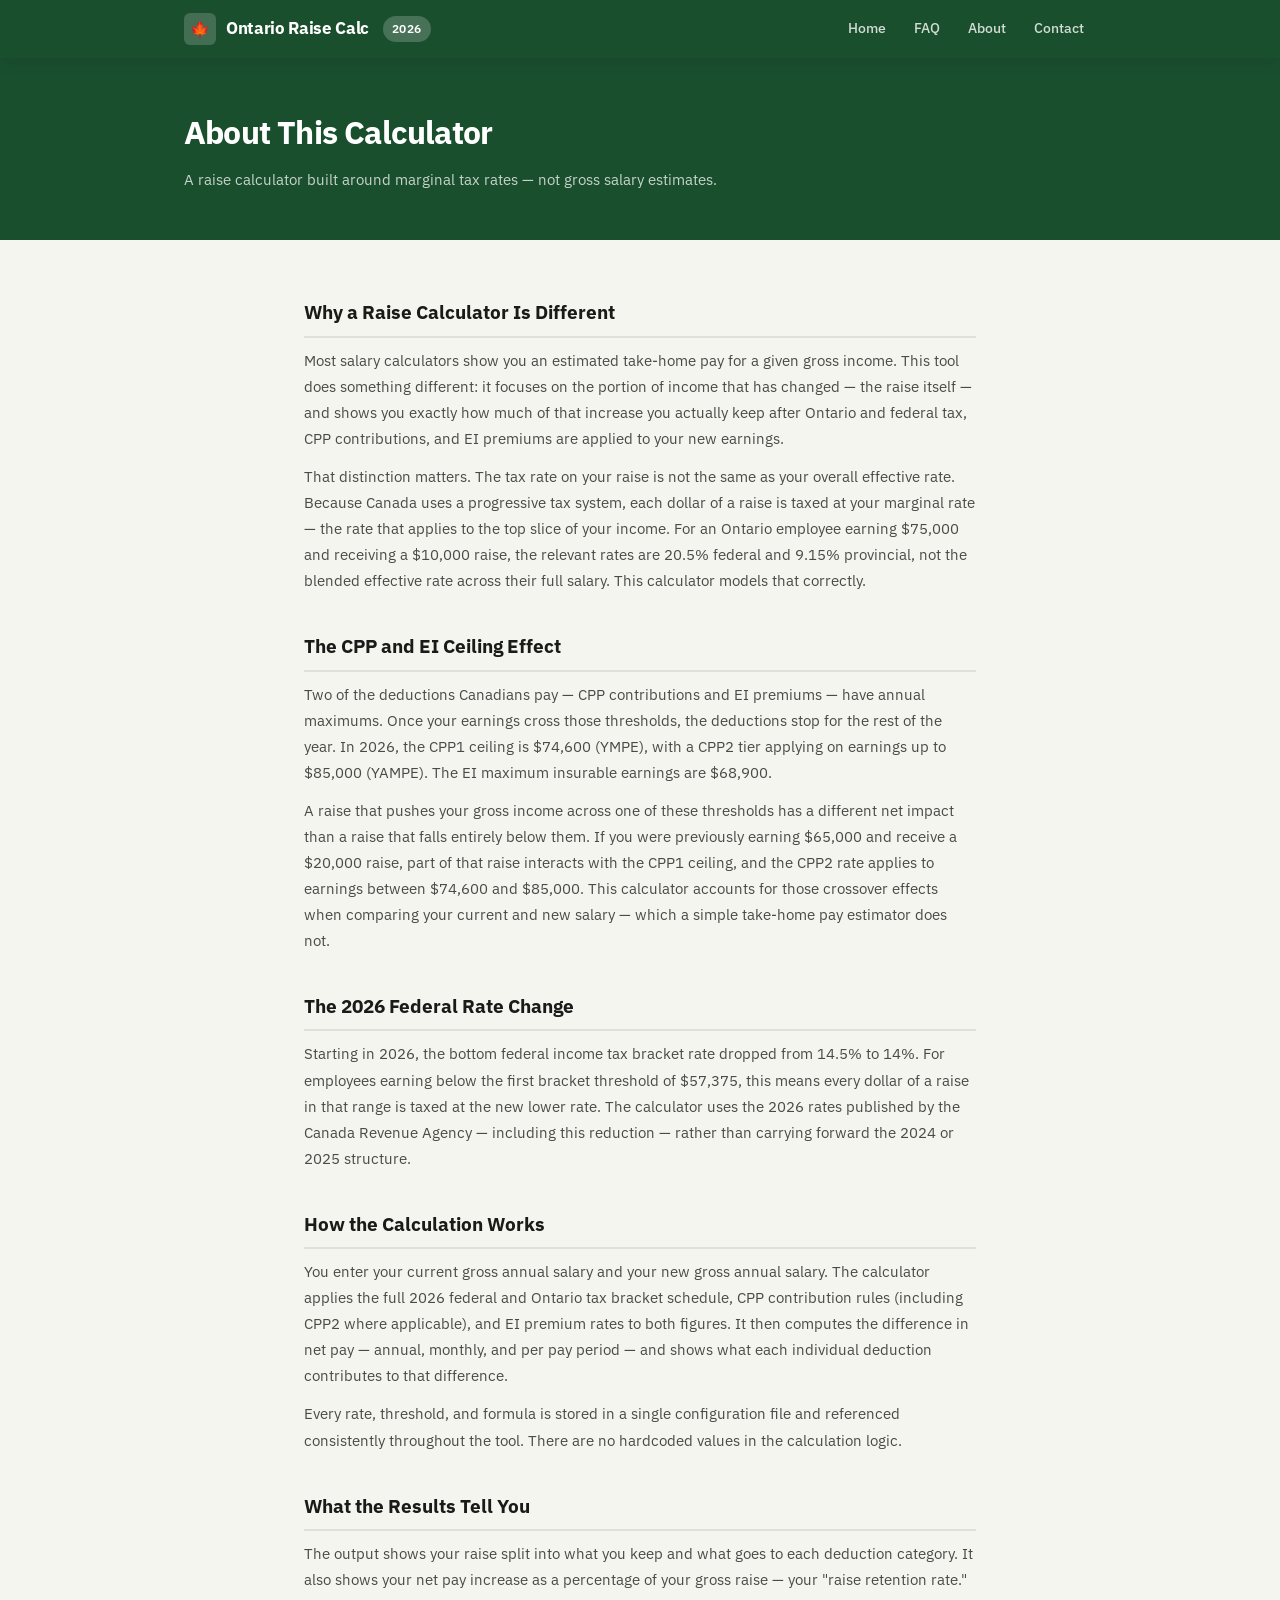
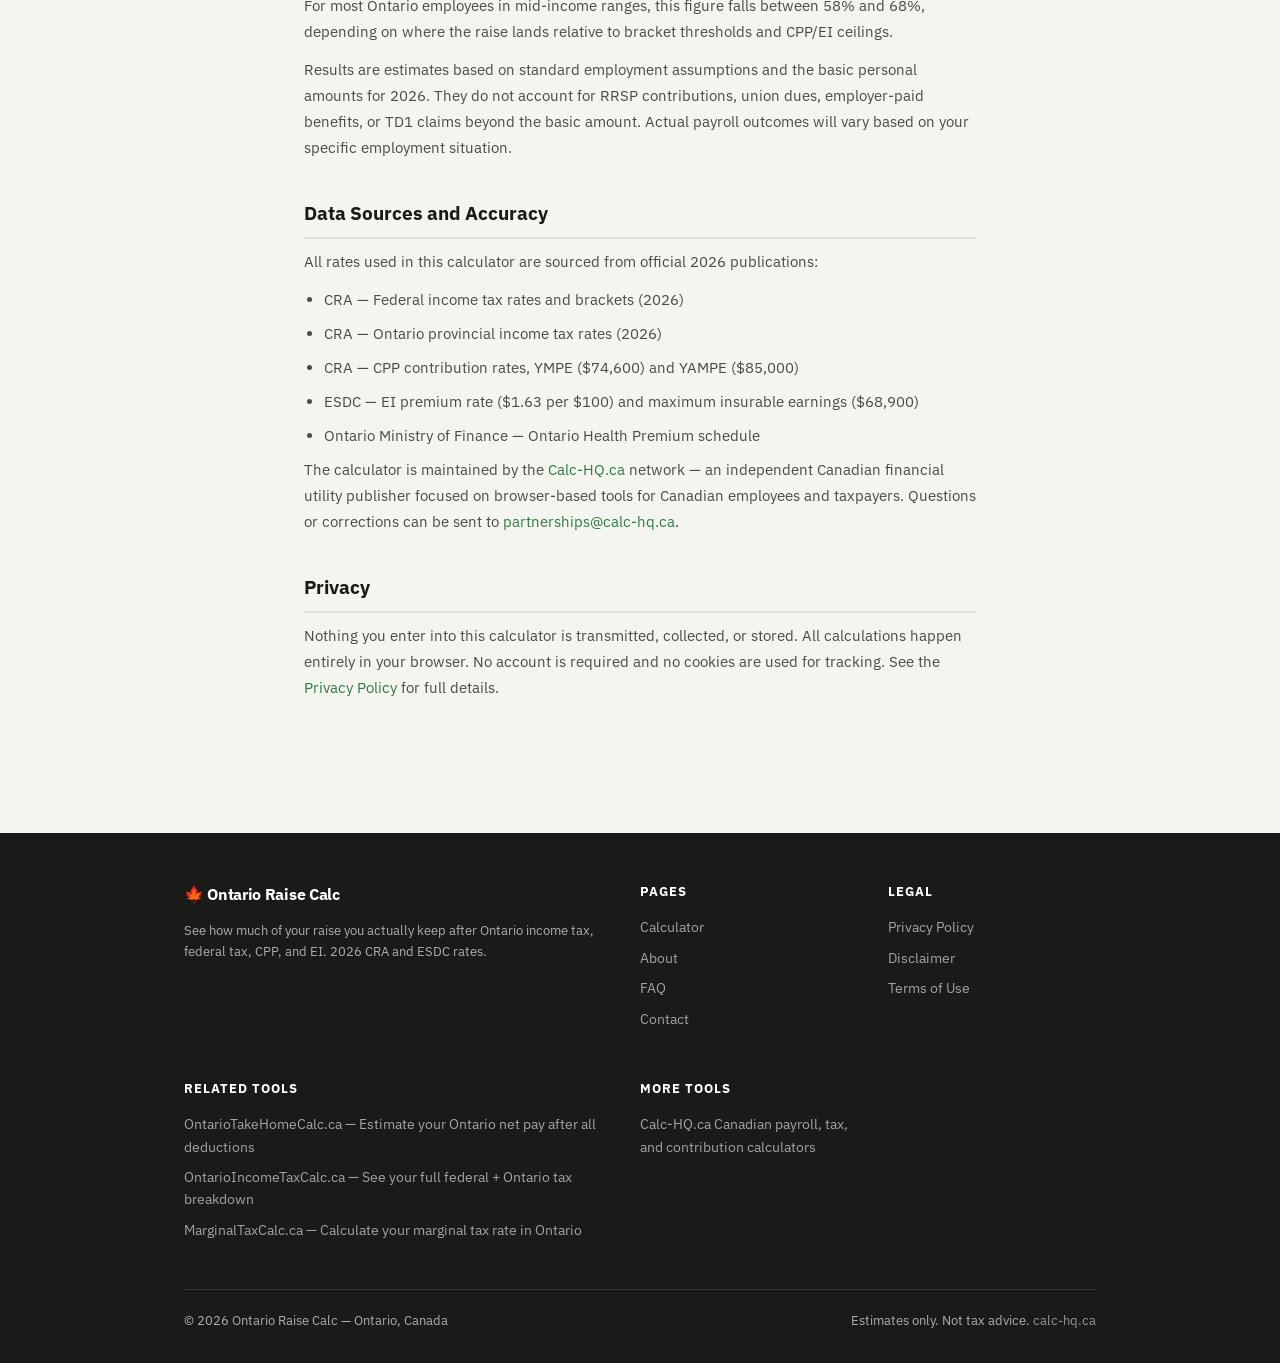
==== commit eb50a8e9: "Audit patch: clean hero overlap, remove body related-tools, fix footer RELATED TOOLS/MORE TOOLS, rem" ====
--- a/about.html
+++ b/about.html
@@ -104,17 +104,22 @@
         <a href="terms.html">Terms of Use</a>
       </div>
       <div class="footer-col">
-        <h4>More Tools</h4>
-        <a href="https://calc-hq.ca" class="more-tools-link" target="_blank" rel="noopener">
-          <div>Calc-HQ.ca</div>
-          <div class="subtext">Canadian payroll, tax, and contribution calculators</div>
+        <h4>RELATED TOOLS</h4>
+        <a href="https://ontariotakehomecalc.ca" rel="noopener">OntarioTakeHomeCalc.ca — Estimate your Ontario net pay after all deductions</a>
+        <a href="https://ontarioincometaxcalc.ca" rel="noopener">OntarioIncomeTaxCalc.ca — See your full federal + Ontario tax breakdown</a>
+        <a href="https://marginaltaxcalc.ca" rel="noopener">MarginalTaxCalc.ca — Calculate your marginal tax rate in Ontario</a>
+      </div>
+      <div class="footer-col">
+        <h4>MORE TOOLS</h4>
+        <a href="https://calc-hq.ca" class="more-tools-link" target="_blank" rel="noopener noreferrer">
+          <span class="more-tools-title">Calc-HQ.ca</span>
+          <span class="subtext">Canadian payroll, tax, and contribution calculators</span>
         </a>
-        <a href="mailto:partnerships@calc-hq.ca">partnerships@calc-hq.ca</a>
       </div>
     </div>
     <div class="footer-bottom">
-      <span>© 2026 ontarioraisecalc.ca — Estimates only. Not financial or tax advice.</span>
-      <span>Tax Year: 2026 | Rates: CRA &amp; ESDC</span>
+      <span>© 2026 Ontario Raise Calc — Ontario, Canada</span>
+      <span>Estimates only. Not tax advice. <a href="https://calc-hq.ca" target="_blank" rel="noopener">calc-hq.ca</a></span>
     </div>
   </div>
 </footer>
--- a/css/style.css
+++ b/css/style.css
@@ -133,14 +133,16 @@
 .hero {
   background: var(--accent);
   color: #fff;
-  padding: 48px 0 56px;
+  padding: 32px 20px 28px;
+  border-bottom: 3px solid var(--accent-mid);
 }
 .hero h1 {
-  font-size: clamp(1.6rem, 3.5vw, 2.4rem);
+  font-size: clamp(1.7rem, 3.5vw, 2.4rem);
   font-weight: 700;
   letter-spacing: -0.03em;
   line-height: 1.2;
   margin-bottom: 10px;
+  text-wrap: balance;
 }
 .hero p {
   font-size: 1rem;
@@ -154,9 +156,7 @@
   background: var(--surface);
   border-radius: var(--radius-lg);
   box-shadow: var(--shadow-lg);
-  margin-top: -28px;
   position: relative;
-  z-index: 10;
   overflow: hidden;
 }
 .calc-form-section {
@@ -544,6 +544,7 @@
   color: var(--text-primary);
   margin-bottom: 16px;
   line-height: 1.25;
+  text-wrap: balance;
 }
 .section h3 {
   font-size: 1.05rem;
@@ -569,6 +570,12 @@
 
 /* ─── EXAMPLE TABLE ──────────────────────────────────────────────────────────── */
 .example-table-wrap { overflow-x: auto; margin-top: 16px; margin-bottom: 8px; }
+.example-note {
+  font-size: 0.875rem;
+  color: var(--text-muted);
+  margin-top: 8px;
+  line-height: 1.65;
+}
 .example-table {
   width: 100%;
   border-collapse: collapse;
@@ -739,6 +746,48 @@
   align-items: center;
   justify-content: center;
 }
+
+/* ─── SUPPORT / LEGAL PAGES ─────────────────────────────────────────────────── */
+.page-hero {
+  background: var(--accent);
+  color: #fff;
+  padding: 48px 0;
+}
+.page-hero h1 {
+  font-size: clamp(1.4rem, 3vw, 2rem);
+  font-weight: 700;
+  letter-spacing: -0.025em;
+  text-wrap: balance;
+}
+.page-hero p {
+  color: rgba(255,255,255,0.75);
+  margin-top: 8px;
+  font-size: 0.95rem;
+}
+.page-body {
+  max-width: 720px;
+  margin: 0 auto;
+  padding: 56px 24px;
+}
+.page-body h2 {
+  font-size: 1.2rem;
+  font-weight: 700;
+  color: var(--text-primary);
+  margin: 36px 0 10px;
+  padding-bottom: 8px;
+  border-bottom: 2px solid var(--border);
+}
+.page-body h2:first-child { margin-top: 0; }
+.page-body p, .page-body li {
+  font-size: 0.93rem;
+  color: var(--text-secondary);
+  line-height: 1.75;
+  margin-bottom: 12px;
+}
+.page-body ul { padding-left: 20px; }
+.page-body li { margin-bottom: 8px; }
+.page-body a { color: var(--accent-mid); }
+.page-body strong { color: var(--text-primary); }
 
 /* ─── FOOTER ──────────────────────────────────────────────────────────────────── */
 .site-footer {
@@ -798,17 +847,28 @@
   .results-header { flex-direction: column; align-items: flex-start; }
   .before-after-grid { grid-template-columns: 1fr; gap: 8px; }
   .ba-arrow { display: none; }
-  .hero { padding: 36px 0 52px; }
-  .page-content { padding: 32px 0; }
-  .section { margin-bottom: 32px; }
+  .hero { padding: 24px 16px 20px; }
+  .page-content { padding: 40px 0; }
+  .section { margin-bottom: 40px; }
   .btn-row { flex-wrap: wrap; }
+  .page-body { padding: 40px 16px; }
 }
 @media (max-width: 480px) {
+  .container { padding: 0 16px; }
   .period-grid { grid-template-columns: 1fr; }
   .hero h1 { font-size: 1.5rem; }
+  .calc-form-section, .calc-results-section { padding: 20px 16px; }
   .section { margin-bottom: 24px; }
+  .page-content { padding: 24px 0; }
   .network-tools { grid-template-columns: 1fr; }
   .calc-btn { width: 100%; }
   .reset-btn { width: 100%; text-align: center; }
   .btn-row { flex-direction: column; }
-}
+  .page-body { padding: 32px 12px; }
+}
+@media (max-width: 360px) {
+  .container { padding: 0 12px; }
+  .calc-form-section, .calc-results-section { padding: 16px 12px; }
+  .hero h1 { font-size: 1.35rem; }
+  .page-hero h1 { font-size: 1.3rem; }
+}
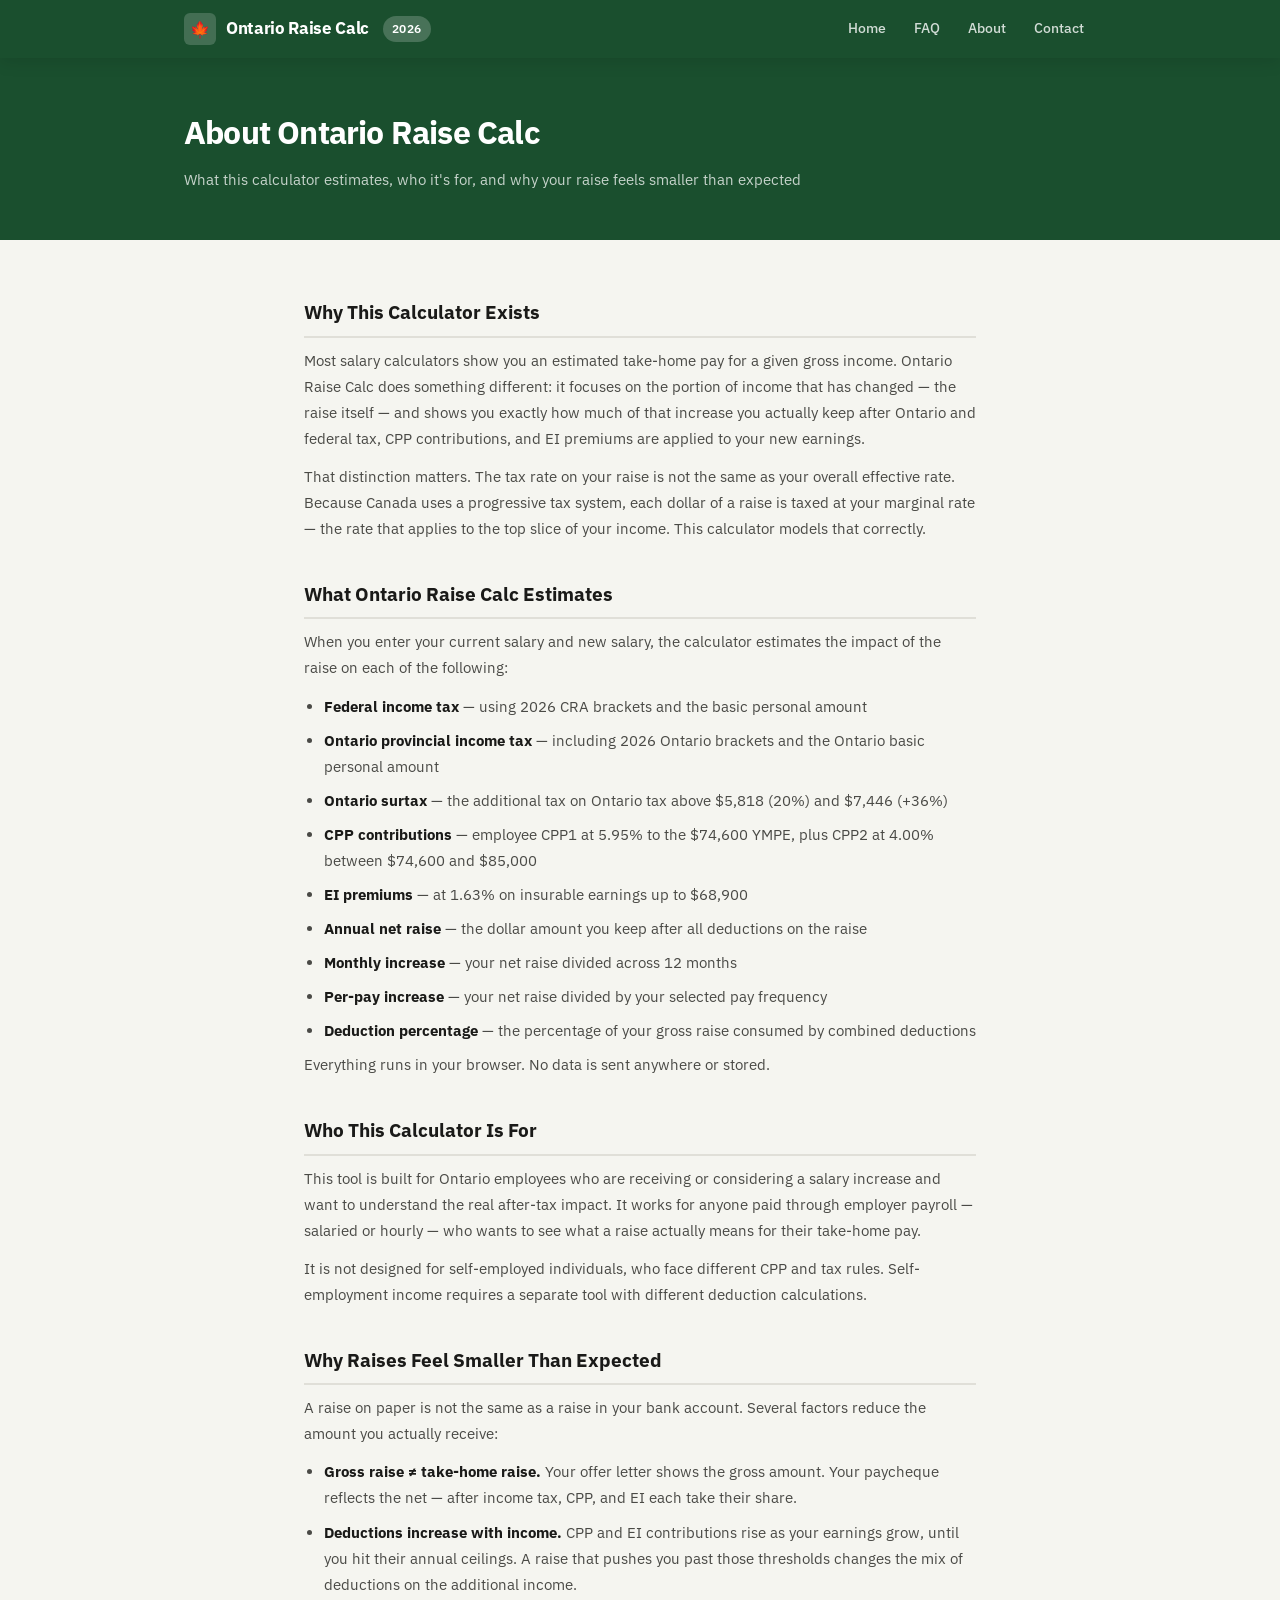
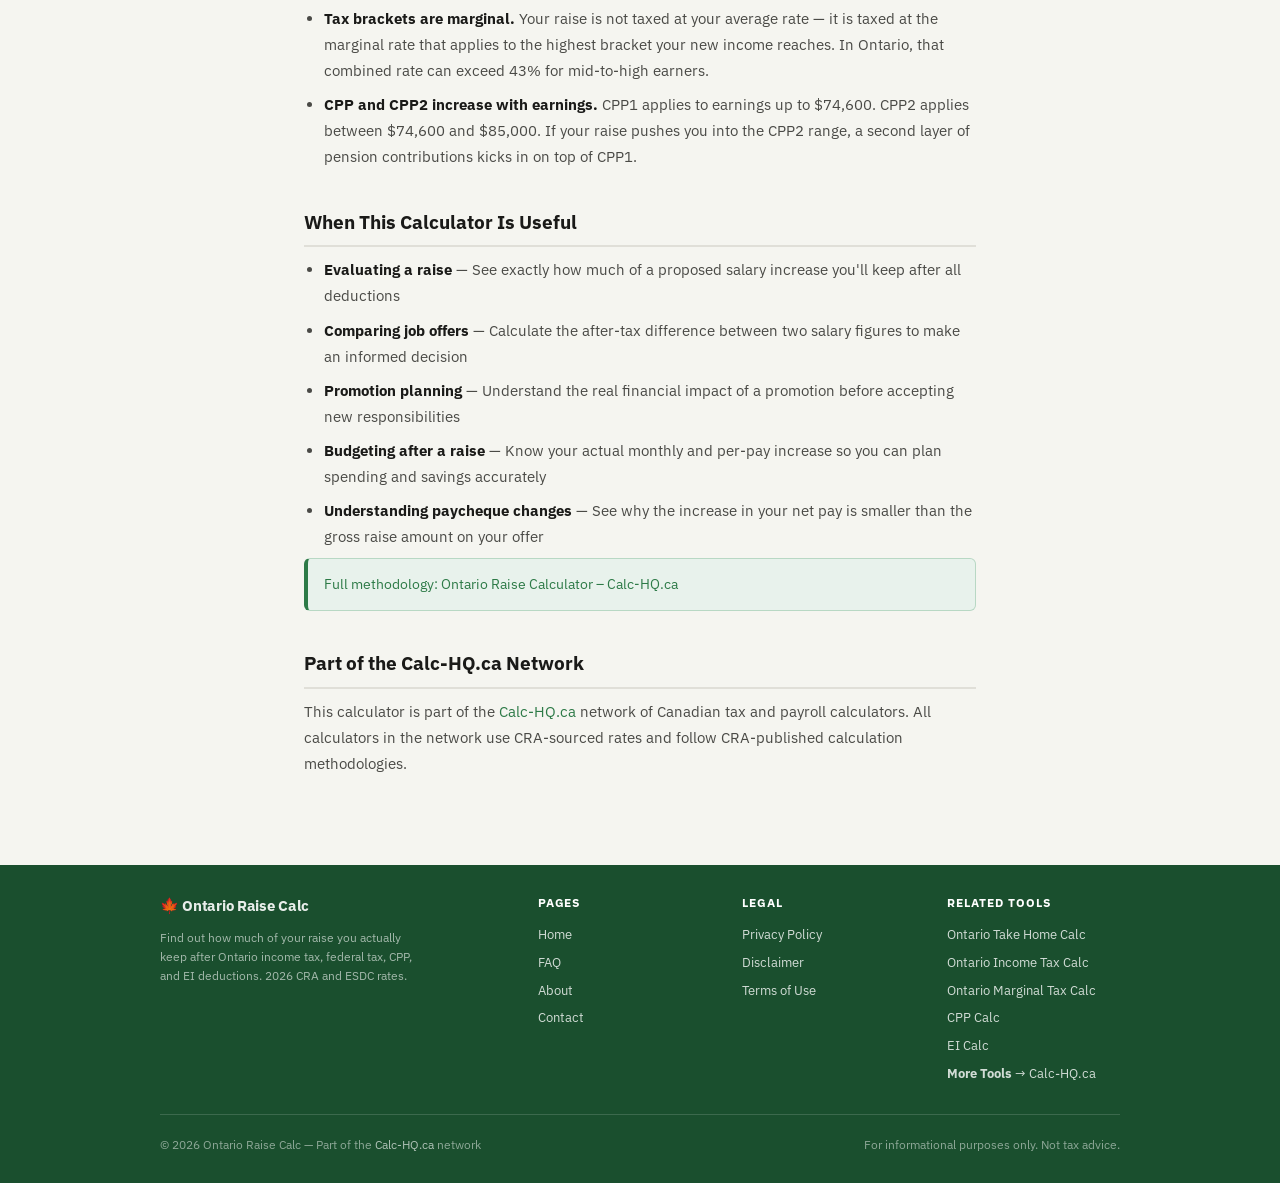
==== commit 6b137366: "Normalize Ontario Raise Calc authority pages and restore methodology link" ====
--- a/about.html
+++ b/about.html
@@ -4,7 +4,7 @@
   <meta charset="UTF-8">
   <meta name="viewport" content="width=device-width, initial-scale=1.0">
   <title>About | Ontario Raise Calc</title>
-  <meta name="description" content="About Ontario Raise Calc — how it models the marginal tax impact of a salary increase, CPP and EI ceiling effects, and the 2026 federal rate change that benefits lower earners.">
+  <meta name="description" content="About Ontario Raise Calc — what it estimates, who it's for, and why raises feel smaller after deductions. 2026 Ontario and federal tax rates.">
   <link rel="canonical" href="https://ontarioraisecalc.ca/about.html">
   <link rel="stylesheet" href="css/style.css">
   <script async src="https://pagead2.googlesyndication.com/pagead/js/adsbygoogle.js?client=ca-pub-7744853829365165" crossorigin="anonymous"></script>
@@ -14,7 +14,7 @@
     "@type": "WebPage",
     "name": "About | Ontario Raise Calc",
     "url": "https://ontarioraisecalc.ca/about.html",
-    "description": "About Ontario Raise Calc — how it models the marginal tax impact of a salary increase, CPP and EI ceiling effects, and the 2026 federal rate change.",
+    "description": "About Ontario Raise Calc — what it estimates, who it's for, and why raises feel smaller after deductions.",
     "isPartOf": {
       "@type": "WebSite",
       "name": "Ontario Raise Calc",
@@ -41,87 +41,65 @@
 
 <section class="page-hero">
   <div class="container">
-    <h1>About This Calculator</h1>
-    <p>A raise calculator built around marginal tax rates — not gross salary estimates.</p>
+    <h1>About Ontario Raise Calc</h1>
+    <p>What this calculator estimates, who it's for, and why your raise feels smaller than expected</p>
   </div>
 </section>
 
 <div class="page-body">
 
-  <h2>Why a Raise Calculator Is Different</h2>
-  <p>Most salary calculators show you an estimated take-home pay for a given gross income. This tool does something different: it focuses on the portion of income that has changed — the raise itself — and shows you exactly how much of that increase you actually keep after Ontario and federal tax, CPP contributions, and EI premiums are applied to your new earnings.</p>
-  <p>That distinction matters. The tax rate on your raise is not the same as your overall effective rate. Because Canada uses a progressive tax system, each dollar of a raise is taxed at your marginal rate — the rate that applies to the top slice of your income. For an Ontario employee earning $75,000 and receiving a $10,000 raise, the relevant rates are 20.5% federal and 9.15% provincial, not the blended effective rate across their full salary. This calculator models that correctly.</p>
+    <h2>Why This Calculator Exists</h2>
+    <p>Most salary calculators show you an estimated take-home pay for a given gross income. Ontario Raise Calc does something different: it focuses on the portion of income that has changed — the raise itself — and shows you exactly how much of that increase you actually keep after Ontario and federal tax, CPP contributions, and EI premiums are applied to your new earnings.</p>
+    <p>That distinction matters. The tax rate on your raise is not the same as your overall effective rate. Because Canada uses a progressive tax system, each dollar of a raise is taxed at your marginal rate — the rate that applies to the top slice of your income. This calculator models that correctly.</p>
 
-  <h2>The CPP and EI Ceiling Effect</h2>
-  <p>Two of the deductions Canadians pay — CPP contributions and EI premiums — have annual maximums. Once your earnings cross those thresholds, the deductions stop for the rest of the year. In 2026, the CPP1 ceiling is $74,600 (YMPE), with a CPP2 tier applying on earnings up to $85,000 (YAMPE). The EI maximum insurable earnings are $68,900.</p>
-  <p>A raise that pushes your gross income across one of these thresholds has a different net impact than a raise that falls entirely below them. If you were previously earning $65,000 and receive a $20,000 raise, part of that raise interacts with the CPP1 ceiling, and the CPP2 rate applies to earnings between $74,600 and $85,000. This calculator accounts for those crossover effects when comparing your current and new salary — which a simple take-home pay estimator does not.</p>
+    <h2>What Ontario Raise Calc Estimates</h2>
+    <p>When you enter your current salary and new salary, the calculator estimates the impact of the raise on each of the following:</p>
+    <ul>
+      <li><strong>Federal income tax</strong> — using 2026 CRA brackets and the basic personal amount</li>
+      <li><strong>Ontario provincial income tax</strong> — including 2026 Ontario brackets and the Ontario basic personal amount</li>
+      <li><strong>Ontario surtax</strong> — the additional tax on Ontario tax above $5,818 (20%) and $7,446 (+36%)</li>
+      <li><strong>CPP contributions</strong> — employee CPP1 at 5.95% to the $74,600 YMPE, plus CPP2 at 4.00% between $74,600 and $85,000</li>
+      <li><strong>EI premiums</strong> — at 1.63% on insurable earnings up to $68,900</li>
+      <li><strong>Annual net raise</strong> — the dollar amount you keep after all deductions on the raise</li>
+      <li><strong>Monthly increase</strong> — your net raise divided across 12 months</li>
+      <li><strong>Per-pay increase</strong> — your net raise divided by your selected pay frequency</li>
+      <li><strong>Deduction percentage</strong> — the percentage of your gross raise consumed by combined deductions</li>
+    </ul>
+    <p>Everything runs in your browser. No data is sent anywhere or stored.</p>
 
-  <h2>The 2026 Federal Rate Change</h2>
-  <p>Starting in 2026, the bottom federal income tax bracket rate dropped from 14.5% to 14%. For employees earning below the first bracket threshold of $57,375, this means every dollar of a raise in that range is taxed at the new lower rate. The calculator uses the 2026 rates published by the Canada Revenue Agency — including this reduction — rather than carrying forward the 2024 or 2025 structure.</p>
+    <h2>Who This Calculator Is For</h2>
+    <p>This tool is built for Ontario employees who are receiving or considering a salary increase and want to understand the real after-tax impact. It works for anyone paid through employer payroll — salaried or hourly — who wants to see what a raise actually means for their take-home pay.</p>
+    <p>It is not designed for self-employed individuals, who face different CPP and tax rules. Self-employment income requires a separate tool with different deduction calculations.</p>
 
-  <h2>How the Calculation Works</h2>
-  <p>You enter your current gross annual salary and your new gross annual salary. The calculator applies the full 2026 federal and Ontario tax bracket schedule, CPP contribution rules (including CPP2 where applicable), and EI premium rates to both figures. It then computes the difference in net pay — annual, monthly, and per pay period — and shows what each individual deduction contributes to that difference.</p>
-  <p>Every rate, threshold, and formula is stored in a single configuration file and referenced consistently throughout the tool. There are no hardcoded values in the calculation logic.</p>
+    <h2>Why Raises Feel Smaller Than Expected</h2>
+    <p>A raise on paper is not the same as a raise in your bank account. Several factors reduce the amount you actually receive:</p>
+    <ul>
+      <li><strong>Gross raise ≠ take-home raise.</strong> Your offer letter shows the gross amount. Your paycheque reflects the net — after income tax, CPP, and EI each take their share.</li>
+      <li><strong>Deductions increase with income.</strong> CPP and EI contributions rise as your earnings grow, until you hit their annual ceilings. A raise that pushes you past those thresholds changes the mix of deductions on the additional income.</li>
+      <li><strong>Tax brackets are marginal.</strong> Your raise is not taxed at your average rate — it is taxed at the marginal rate that applies to the highest bracket your new income reaches. In Ontario, that combined rate can exceed 43% for mid-to-high earners.</li>
+      <li><strong>CPP and CPP2 increase with earnings.</strong> CPP1 applies to earnings up to $74,600. CPP2 applies between $74,600 and $85,000. If your raise pushes you into the CPP2 range, a second layer of pension contributions kicks in on top of CPP1.</li>
+    </ul>
 
-  <h2>What the Results Tell You</h2>
-  <p>The output shows your raise split into what you keep and what goes to each deduction category. It also shows your net pay increase as a percentage of your gross raise — your "raise retention rate." For most Ontario employees in mid-income ranges, this figure falls between 58% and 68%, depending on where the raise lands relative to bracket thresholds and CPP/EI ceilings.</p>
-  <p>Results are estimates based on standard employment assumptions and the basic personal amounts for 2026. They do not account for RRSP contributions, union dues, employer-paid benefits, or TD1 claims beyond the basic amount. Actual payroll outcomes will vary based on your specific employment situation.</p>
+    <h2>When This Calculator Is Useful</h2>
+    <ul>
+      <li><strong>Evaluating a raise</strong> — See exactly how much of a proposed salary increase you'll keep after all deductions</li>
+      <li><strong>Comparing job offers</strong> — Calculate the after-tax difference between two salary figures to make an informed decision</li>
+      <li><strong>Promotion planning</strong> — Understand the real financial impact of a promotion before accepting new responsibilities</li>
+      <li><strong>Budgeting after a raise</strong> — Know your actual monthly and per-pay increase so you can plan spending and savings accurately</li>
+      <li><strong>Understanding paycheque changes</strong> — See why the increase in your net pay is smaller than the gross raise amount on your offer</li>
+    </ul>
 
-  <h2>Data Sources and Accuracy</h2>
-  <p>All rates used in this calculator are sourced from official 2026 publications:</p>
-  <ul>
-    <li>CRA — Federal income tax rates and brackets (2026)</li>
-    <li>CRA — Ontario provincial income tax rates (2026)</li>
-    <li>CRA — CPP contribution rates, YMPE ($74,600) and YAMPE ($85,000)</li>
-    <li>ESDC — EI premium rate ($1.63 per $100) and maximum insurable earnings ($68,900)</li>
-    <li>Ontario Ministry of Finance — Ontario Health Premium schedule</li>
-  </ul>
-  <p>The calculator is maintained by the <a href="https://calc-hq.ca" target="_blank" rel="noopener">Calc-HQ.ca</a> network — an independent Canadian financial utility publisher focused on browser-based tools for Canadian employees and taxpayers. Questions or corrections can be sent to <a href="mailto:partnerships@calc-hq.ca">partnerships@calc-hq.ca</a>.</p>
+    <div class="info-box">
+      <a href="https://calc-hq.ca/methodology/raise/">Full methodology: Ontario Raise Calculator – Calc-HQ.ca</a>
+    </div>
 
-  <h2>Privacy</h2>
-  <p>Nothing you enter into this calculator is transmitted, collected, or stored. All calculations happen entirely in your browser. No account is required and no cookies are used for tracking. See the <a href="privacy-policy.html">Privacy Policy</a> for full details.</p>
+    <h2>Part of the Calc-HQ.ca Network</h2>
+    <p>This calculator is part of the <a href="https://calc-hq.ca/">Calc-HQ.ca</a> network of Canadian tax and payroll calculators. All calculators in the network use CRA-sourced rates and follow CRA-published calculation methodologies.</p>
 
 </div>
 
 <footer class="site-footer">
-  <div class="container">
-    <div class="footer-grid">
-      <div class="footer-brand">
-        <div class="logo">🍁 Ontario Raise Calc</div>
-        <p>See how much of your raise you actually keep after Ontario income tax, federal tax, CPP, and EI. 2026 CRA and ESDC rates.</p>
-      </div>
-      <div class="footer-col">
-        <h4>Pages</h4>
-        <a href="/">Calculator</a>
-        <a href="about.html">About</a>
-        <a href="faq.html">FAQ</a>
-        <a href="contact.html">Contact</a>
-      </div>
-      <div class="footer-col">
-        <h4>Legal</h4>
-        <a href="privacy-policy.html">Privacy Policy</a>
-        <a href="disclaimer.html">Disclaimer</a>
-        <a href="terms.html">Terms of Use</a>
-      </div>
-      <div class="footer-col">
-        <h4>RELATED TOOLS</h4>
-        <a href="https://ontariotakehomecalc.ca" rel="noopener">OntarioTakeHomeCalc.ca — Estimate your Ontario net pay after all deductions</a>
-        <a href="https://ontarioincometaxcalc.ca" rel="noopener">OntarioIncomeTaxCalc.ca — See your full federal + Ontario tax breakdown</a>
-        <a href="https://marginaltaxcalc.ca" rel="noopener">MarginalTaxCalc.ca — Calculate your marginal tax rate in Ontario</a>
-      </div>
-      <div class="footer-col">
-        <h4>MORE TOOLS</h4>
-        <a href="https://calc-hq.ca" class="more-tools-link" target="_blank" rel="noopener noreferrer">
-          <span class="more-tools-title">Calc-HQ.ca</span>
-          <span class="subtext">Canadian payroll, tax, and contribution calculators</span>
-        </a>
-      </div>
-    </div>
-    <div class="footer-bottom">
-      <span>© 2026 Ontario Raise Calc — Ontario, Canada</span>
-      <span>Estimates only. Not tax advice. <a href="https://calc-hq.ca" target="_blank" rel="noopener">calc-hq.ca</a></span>
-    </div>
-  </div>
+  <div id="network-footer"></div>
 </footer>
 
 <script src="js/network.js"></script>
--- a/css/style.css
+++ b/css/style.css
@@ -269,20 +269,23 @@
   margin-top: 4px;
 }
 .calc-btn {
+  display: inline-block;
+  width: 100%;
+  padding: 13px 28px;
   background: var(--accent);
   color: #fff;
   border: none;
   border-radius: var(--radius);
-  padding: 12px 28px;
+  font-size: 1rem;
+  font-weight: 700;
+  cursor: pointer;
   font-family: 'IBM Plex Sans', sans-serif;
-  font-size: 0.95rem;
-  font-weight: 600;
-  cursor: pointer;
-  transition: background 0.15s, transform 0.1s;
-  letter-spacing: 0.02em;
+  transition: background 0.15s, box-shadow 0.15s;
+  box-shadow: var(--shadow-sm);
+  text-decoration: none;
+  text-align: center;
 }
 .calc-btn:hover { background: var(--accent-hover); }
-.calc-btn:active { transform: translateY(1px); }
 .reset-btn {
   background: transparent;
   color: var(--text-muted);
@@ -789,50 +792,141 @@
 .page-body a { color: var(--accent-mid); }
 .page-body strong { color: var(--text-primary); }
 
+/* ─── INFO-BOX ─────────────────────────────────────────────────────────────────── */
+.info-box {
+  background: var(--accent-light);
+  border: 1px solid #b8d8c4;
+  border-left: 4px solid var(--accent-mid);
+  border-radius: var(--radius);
+  padding: 14px 16px;
+  font-size: 0.875rem;
+  color: var(--text-secondary);
+}
+.info-box a { font-size: 0.875rem; }
+
+/* ─── CONTACT FORM ───────────────────────────────────────────────────────────── */
+.contact-form {
+  background: var(--surface);
+  border: 1px solid var(--border);
+  border-radius: var(--radius-lg);
+  padding: 24px;
+  margin: 20px 0 28px;
+  display: flex;
+  flex-direction: column;
+  gap: 16px;
+}
+.contact-form > div {
+  display: flex;
+  flex-direction: column;
+  gap: 5px;
+}
+.contact-form label {
+  font-size: 0.85rem;
+  font-weight: 600;
+  color: var(--text-primary);
+}
+.contact-form input[type="text"],
+.contact-form input[type="email"],
+.contact-form textarea {
+  width: 100%;
+  padding: 10px 12px;
+  border: 2px solid var(--border);
+  border-radius: var(--radius);
+  font-size: 0.92rem;
+  font-family: 'IBM Plex Sans', sans-serif;
+  color: var(--text-primary);
+  background: var(--surface);
+  transition: border-color 0.15s, box-shadow 0.15s;
+  -webkit-appearance: none;
+  appearance: none;
+  box-sizing: border-box;
+}
+.contact-form input:focus,
+.contact-form textarea:focus {
+  outline: none;
+  border-color: var(--accent-mid);
+  box-shadow: 0 0 0 3px rgba(45,122,71,0.12);
+}
+.contact-form textarea {
+  min-height: 110px;
+  resize: vertical;
+  line-height: 1.55;
+}
+
 /* ─── FOOTER ──────────────────────────────────────────────────────────────────── */
 .site-footer {
-  background: var(--text-primary);
-  color: rgba(255,255,255,0.65);
-  padding: 48px 0 32px;
-  margin-top: 64px;
+  background: var(--accent);
+  color: rgba(255,255,255,0.7);
+  padding: 28px 20px;
+  margin-top: 20px;
+  font-size: 0.82rem;
 }
 .footer-grid {
   display: grid;
-  grid-template-columns: 2fr 1fr 1fr;
-  gap: 40px;
-  margin-bottom: 40px;
-}
-.footer-brand .logo { color: #fff; font-size: 1rem; margin-bottom: 12px; }
-.footer-brand p { font-size: 0.82rem; line-height: 1.6; }
+  grid-template-columns: 2fr 1fr 1fr 1fr;
+  gap: 32px;
+  padding-bottom: 24px;
+  margin-bottom: 20px;
+  border-bottom: 1px solid rgba(255,255,255,0.15);
+  max-width: var(--max-width);
+  margin-left: auto;
+  margin-right: auto;
+}
+.footer-brand .logo {
+  font-size: 0.95rem;
+  color: rgba(255,255,255,0.9);
+  margin-bottom: 10px;
+  display: block;
+}
+.footer-brand p {
+  font-size: 0.78rem;
+  color: rgba(255,255,255,0.6);
+  line-height: 1.55;
+  max-width: 260px;
+}
 .footer-col h4 {
-  color: #fff;
-  font-size: 0.8rem;
+  font-size: 0.75rem;
   font-weight: 700;
   text-transform: uppercase;
   letter-spacing: 0.08em;
-  margin-bottom: 14px;
+  color: #ffffff;
+  margin-bottom: 12px;
 }
 .footer-col a {
   display: block;
-  color: rgba(255,255,255,0.60);
-  font-size: 0.85rem;
+  color: rgba(255,255,255,0.8);
+  font-size: 0.82rem;
+  margin-bottom: 6px;
+  text-decoration: none;
+  transition: color 0.15s;
+}
+.footer-col a:hover {
+  color: #fff;
+  text-decoration: none;
+}
+.more-tools-link {
+  display: block;
   margin-bottom: 8px;
-  transition: color 0.15s;
-  text-decoration: none;
-}
-.footer-col a:hover { color: #fff; text-decoration: none; }
+}
+.more-tools-title { font-weight: 700 !important; color: #ffffff !important; font-size: 0.88rem; }
+.subtext {
+  font-size: 0.72rem;
+  color: rgba(255,255,255,0.5);
+  line-height: 1.3;
+}
 .footer-bottom {
-  border-top: 1px solid rgba(255,255,255,0.12);
-  padding-top: 20px;
+  max-width: var(--max-width);
+  margin: 0 auto;
   display: flex;
   justify-content: space-between;
   align-items: center;
   flex-wrap: wrap;
-  gap: 12px;
-  font-size: 0.8rem;
-}
-.footer-bottom a { color: rgba(255,255,255,0.55); }
-.footer-bottom a:hover { color: #fff; text-decoration: none; }
+  gap: 8px;
+  font-size: 0.75rem;
+  color: rgba(255,255,255,0.5);
+}
+.footer-bottom a { color: rgba(255,255,255,0.65); }
+.footer-bottom a:hover { color: #fff; }
 
 /* ─── RESPONSIVE ──────────────────────────────────────────────────────────────── */
 @media (max-width: 768px) {
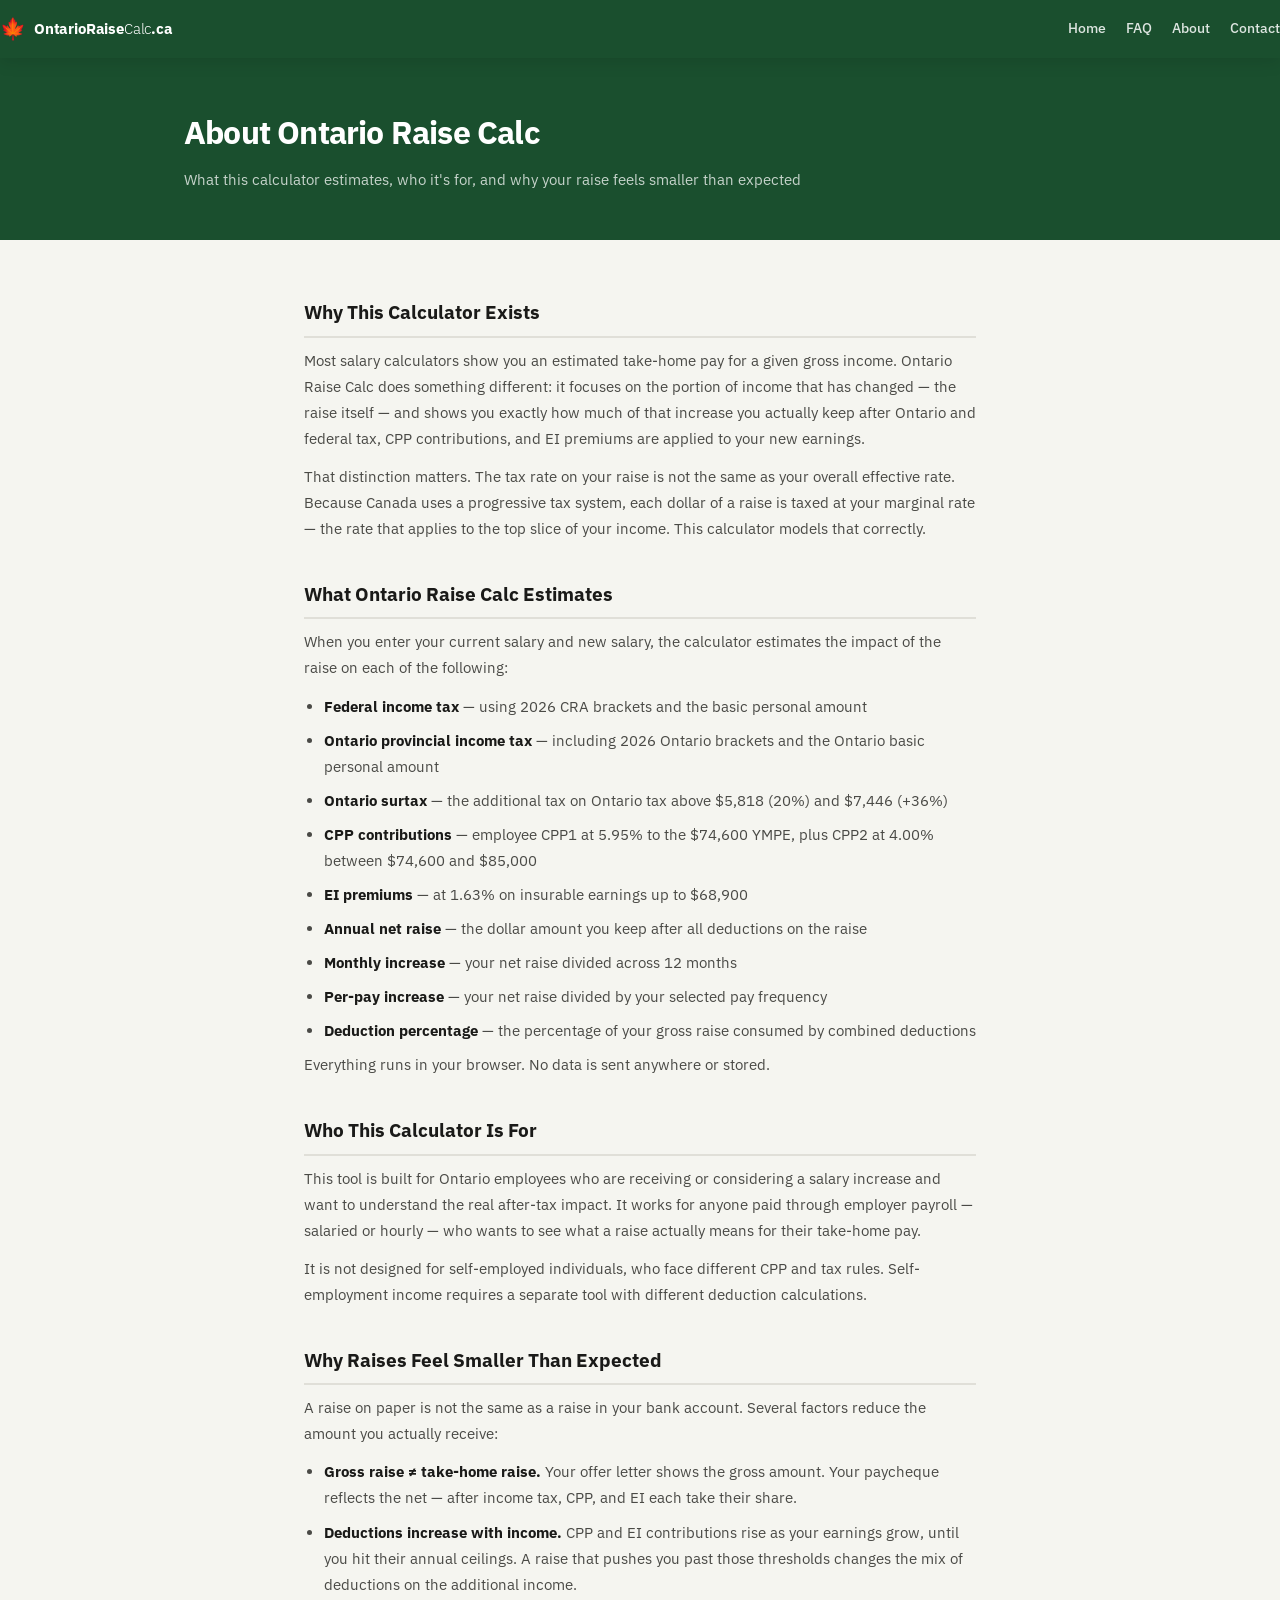
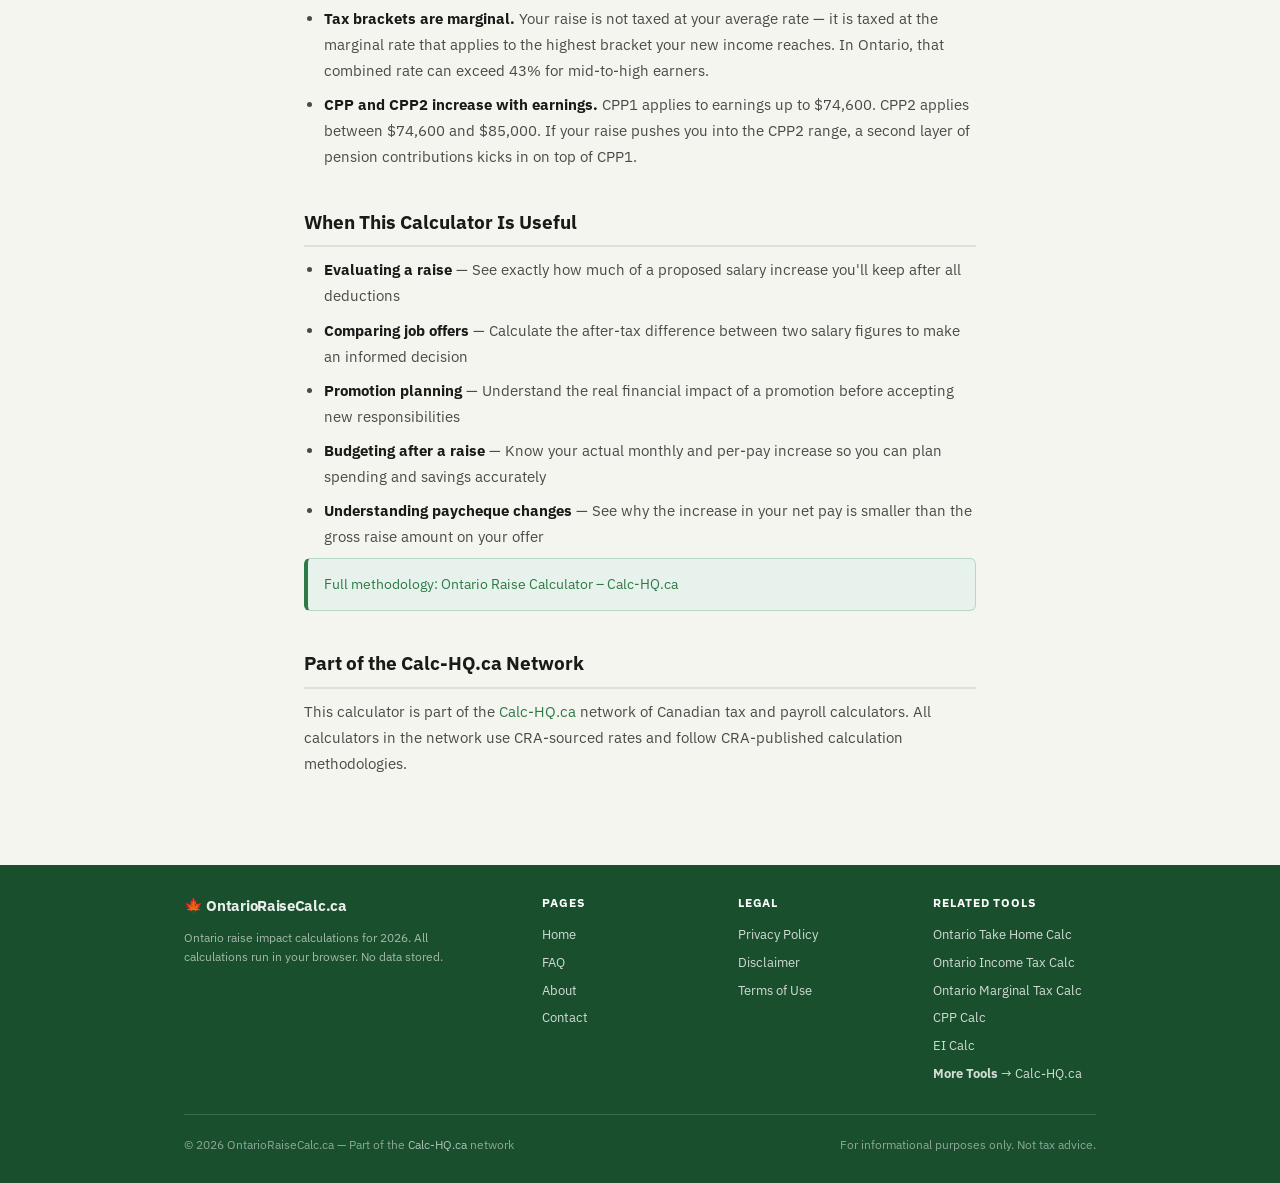
==== commit 415e19cd: "Restore Ontario Raise Calc gold standard header and footer" ====
--- a/about.html
+++ b/about.html
@@ -26,18 +26,30 @@
 <body>
 
 <header class="site-header">
-  <div class="container">
-    <div class="header-inner">
-      <a href="/" class="logo"><span class="logo-icon">🍁</span> Ontario Raise Calc <span class="year-badge">2026</span></a>
-      <nav class="header-nav">
-        <a href="index.html">Home</a>
-        <a href="faq.html">FAQ</a>
-        <a href="about.html">About</a>
-        <a href="contact.html">Contact</a>
-      </nav>
-    </div>
+  <div class="header-inner">
+    <a href="index.html" class="site-logo">
+      <span class="logo-maple">🍁</span>
+      <span class="logo-text">OntarioRaise<span>Calc</span>.ca</span>
+    </a>
+    <nav class="site-nav" aria-label="Main navigation">
+      <a href="index.html">Home</a>
+      <a href="faq.html">FAQ</a>
+      <a href="about.html">About</a>
+      <a href="contact.html">Contact</a>
+    </nav>
+    <button class="hamburger" aria-label="Menu" aria-expanded="false">
+      <span></span><span></span><span></span>
+    </button>
   </div>
 </header>
+
+<div class="mobile-nav-overlay" id="mobile-overlay"></div>
+<nav class="mobile-nav" id="mobile-nav">
+  <a href="index.html">Home</a>
+  <a href="faq.html">FAQ</a>
+  <a href="about.html">About</a>
+  <a href="contact.html">Contact</a>
+</nav>
 
 <section class="page-hero">
   <div class="container">
@@ -99,10 +111,64 @@
 </div>
 
 <footer class="site-footer">
-  <div id="network-footer"></div>
+  <div class="container">
+    <div class="footer-grid">
+      <div class="footer-brand">
+        <div class="logo">🍁 OntarioRaiseCalc.ca</div>
+        <p>Ontario raise impact calculations for 2026. All calculations run in your browser. No data stored.</p>
+      </div>
+      <div class="footer-col">
+        <h4>PAGES</h4>
+        <a href="index.html">Home</a>
+        <a href="faq.html">FAQ</a>
+        <a href="about.html">About</a>
+        <a href="contact.html">Contact</a>
+      </div>
+      <div class="footer-col">
+        <h4>LEGAL</h4>
+        <a href="privacy-policy.html">Privacy Policy</a>
+        <a href="disclaimer.html">Disclaimer</a>
+        <a href="terms.html">Terms of Use</a>
+      </div>
+      <div class="footer-col">
+        <h4>RELATED TOOLS</h4>
+        <div id="related-tools"></div>
+        <a href="https://calc-hq.ca/" class="more-tools-link" rel="noopener"><strong>More Tools</strong> → Calc-HQ.ca</a>
+      </div>
+    </div>
+    <div class="footer-bottom">
+      <span>© 2026 OntarioRaiseCalc.ca — Part of the <a href="https://calc-hq.ca/" rel="noopener">Calc-HQ.ca</a> network</span>
+      <span>For informational purposes only. Not tax advice.</span>
+    </div>
+  </div>
 </footer>
 
 <script src="js/network.js"></script>
 <script src="js/ads.js"></script>
+<!-- Hamburger menu logic -->
+<script>
+(function() {
+  var hamburger = document.querySelector('.hamburger');
+  var mobileNav = document.getElementById('mobile-nav');
+  var overlay = document.getElementById('mobile-overlay');
+  function toggleMenu() {
+    var isOpen = hamburger.classList.toggle('active');
+    mobileNav.classList.toggle('active', isOpen);
+    overlay.classList.toggle('active', isOpen);
+    hamburger.setAttribute('aria-expanded', String(isOpen));
+    document.body.style.overflow = isOpen ? 'hidden' : '';
+  }
+  function closeMenu() {
+    hamburger.classList.remove('active');
+    mobileNav.classList.remove('active');
+    overlay.classList.remove('active');
+    hamburger.setAttribute('aria-expanded', 'false');
+    document.body.style.overflow = '';
+  }
+  if (hamburger) hamburger.addEventListener('click', toggleMenu);
+  if (overlay) overlay.addEventListener('click', closeMenu);
+  if (mobileNav) mobileNav.querySelectorAll('a').forEach(function(a) { a.addEventListener('click', closeMenu); });
+})();
+</script>
 </body>
 </html>
--- a/css/style.css
+++ b/css/style.css
@@ -966,3 +966,118 @@
   .hero h1 { font-size: 1.35rem; }
   .page-hero h1 { font-size: 1.3rem; }
 }
+
+/* ─── Gold-Standard Header / Mobile Nav (additions only) ──────────────────── */
+.site-logo {
+  display: flex;
+  align-items: center;
+  gap: 8px;
+  color: #fff;
+  font-weight: 700;
+  font-size: 1rem;
+  letter-spacing: -0.01em;
+  text-decoration: none;
+}
+.site-logo:hover { color: rgba(255,255,255,0.85); text-decoration: none; }
+.logo-maple { font-size: 1.3rem; line-height: 1; }
+.logo-text { font-size: 0.95rem; font-weight: 700; }
+.logo-text span { font-weight: 300; }
+.site-nav {
+  display: flex;
+  align-items: center;
+  gap: 20px;
+}
+.site-nav a {
+  color: rgba(255,255,255,0.85);
+  font-size: 0.875rem;
+  font-weight: 500;
+  text-decoration: none;
+  transition: color 0.15s;
+}
+.site-nav a:hover { color: #fff; text-decoration: none; }
+.hamburger {
+  display: none;
+  background: none;
+  border: none;
+  cursor: pointer;
+  padding: 8px;
+  z-index: 110;
+}
+.hamburger span {
+  display: block;
+  width: 24px;
+  height: 2px;
+  background: #fff;
+  border-radius: 2px;
+  transition: transform 0.3s, opacity 0.3s;
+}
+.hamburger span + span { margin-top: 6px; }
+.hamburger.active span:nth-child(1) { transform: translateY(8px) rotate(45deg); }
+.hamburger.active span:nth-child(2) { opacity: 0; }
+.hamburger.active span:nth-child(3) { transform: translateY(-8px) rotate(-45deg); }
+.mobile-nav-overlay {
+  display: none;
+  position: fixed;
+  top: 58px;
+  left: 0;
+  right: 0;
+  bottom: 0;
+  background: rgba(0,0,0,0.5);
+  z-index: 99;
+  opacity: 0;
+  transition: opacity 0.3s;
+}
+.mobile-nav-overlay.active {
+  display: block;
+  opacity: 1;
+}
+.mobile-nav {
+  display: none;
+  position: fixed;
+  top: 58px;
+  right: 0;
+  width: 260px;
+  max-width: 80vw;
+  height: calc(100vh - 58px);
+  background: var(--accent);
+  z-index: 105;
+  padding: 20px;
+  transform: translateX(100%);
+  transition: transform 0.3s ease;
+  overflow-y: auto;
+}
+.mobile-nav.active {
+  display: block;
+  transform: translateX(0);
+}
+.mobile-nav a {
+  display: block;
+  color: rgba(255,255,255,0.85);
+  font-size: 1rem;
+  font-weight: 500;
+  padding: 12px 0;
+  border-bottom: 1px solid rgba(255,255,255,0.15);
+  text-decoration: none;
+  transition: color 0.15s;
+}
+.mobile-nav a:hover { color: #fff; }
+
+/* ─── Hamburger responsive activation (additions only) ───────────────────── */
+@media (max-width: 1024px) {
+  .hamburger { display: flex; flex-direction: column; justify-content: center; gap: 0; }
+  .site-nav { display: none; }
+  .footer-grid { grid-template-columns: 1fr 1fr; gap: 24px; }
+  .footer-brand { grid-column: 1 / -1; }
+}
+@media (max-width: 430px) {
+  .footer-grid { grid-template-columns: 1fr; gap: 20px; }
+  .footer-brand { grid-column: unset; }
+  .site-logo .logo-text { font-size: 0.85rem; }
+}
+@media (max-width: 375px) {
+  .site-logo .logo-text { font-size: 0.8rem; }
+}
+@media (max-width: 320px) {
+  .site-logo .logo-text { font-size: 0.75rem; }
+  .mobile-nav { width: 100%; max-width: 100vw; }
+}
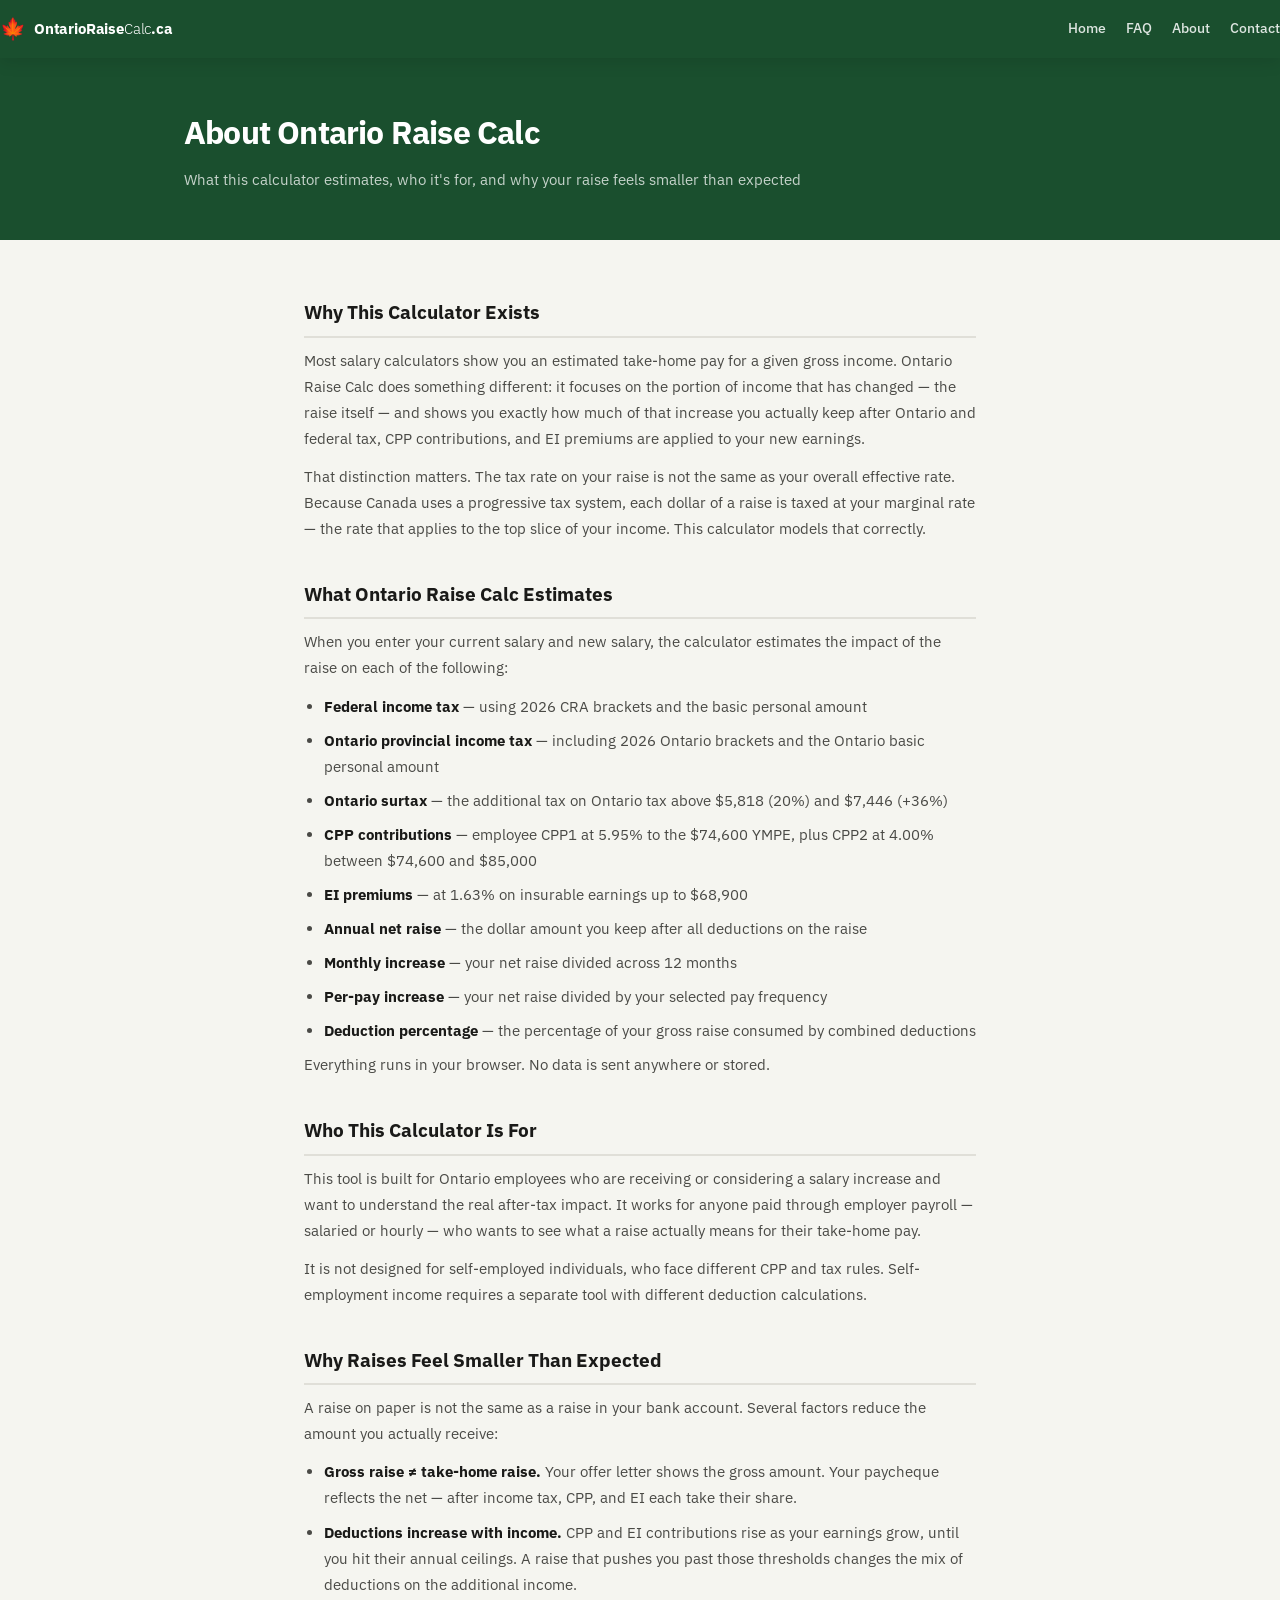
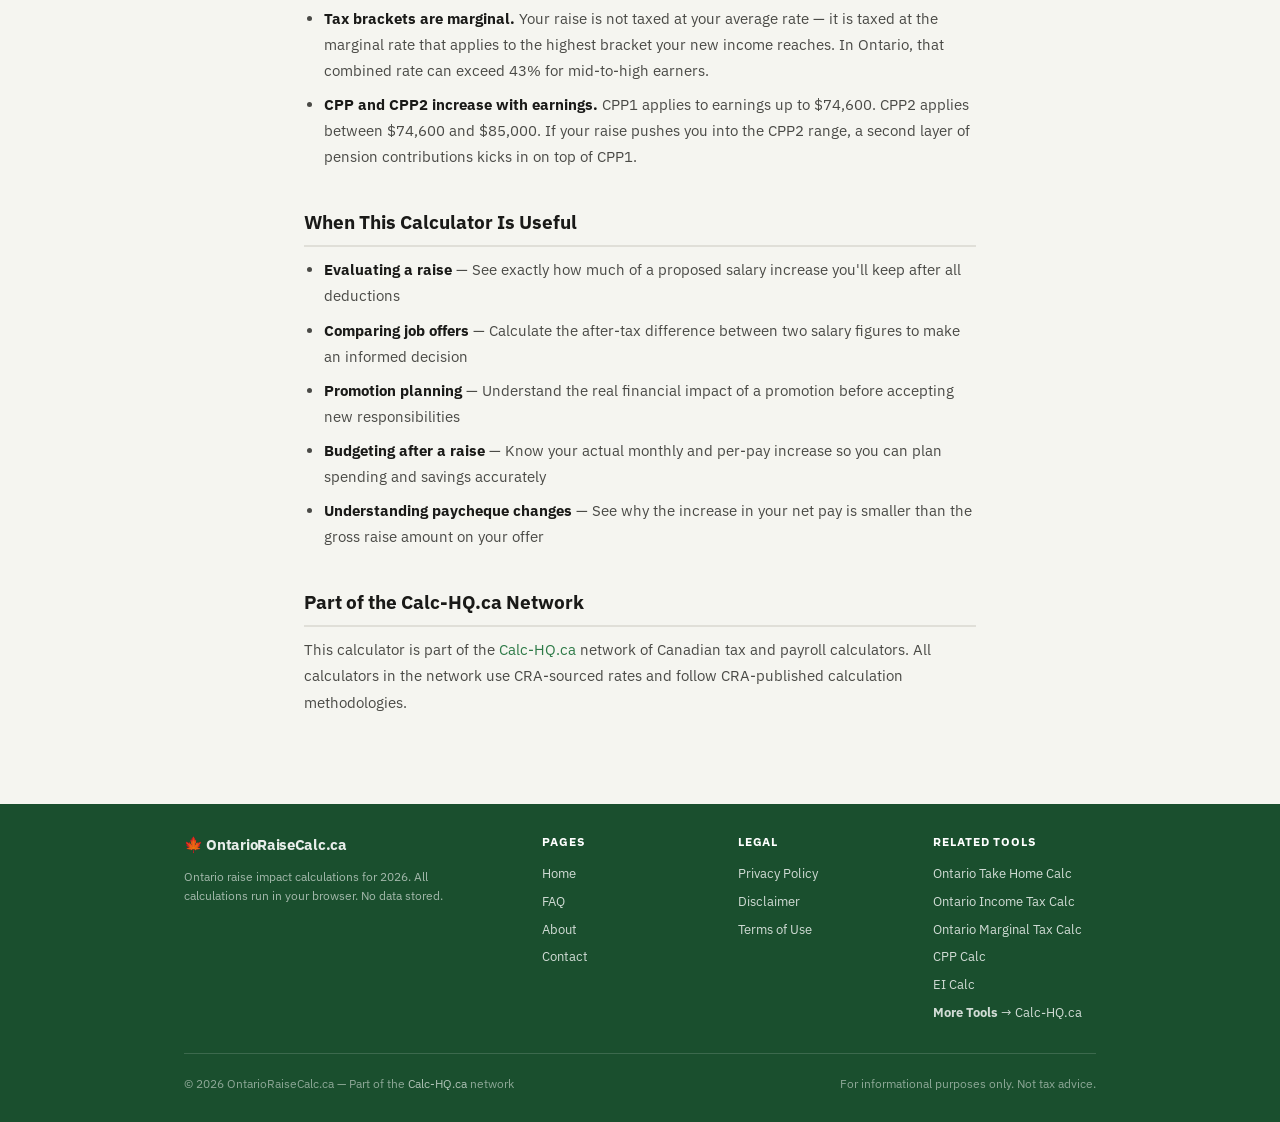
==== commit 58ecf92e: "Remove about page methodology link" ====
--- a/about.html
+++ b/about.html
@@ -101,10 +101,6 @@
       <li><strong>Understanding paycheque changes</strong> — See why the increase in your net pay is smaller than the gross raise amount on your offer</li>
     </ul>
 
-    <div class="info-box">
-      <a href="https://calc-hq.ca/methodology/raise/">Full methodology: Ontario Raise Calculator – Calc-HQ.ca</a>
-    </div>
-
     <h2>Part of the Calc-HQ.ca Network</h2>
     <p>This calculator is part of the <a href="https://calc-hq.ca/">Calc-HQ.ca</a> network of Canadian tax and payroll calculators. All calculators in the network use CRA-sourced rates and follow CRA-published calculation methodologies.</p>
 
